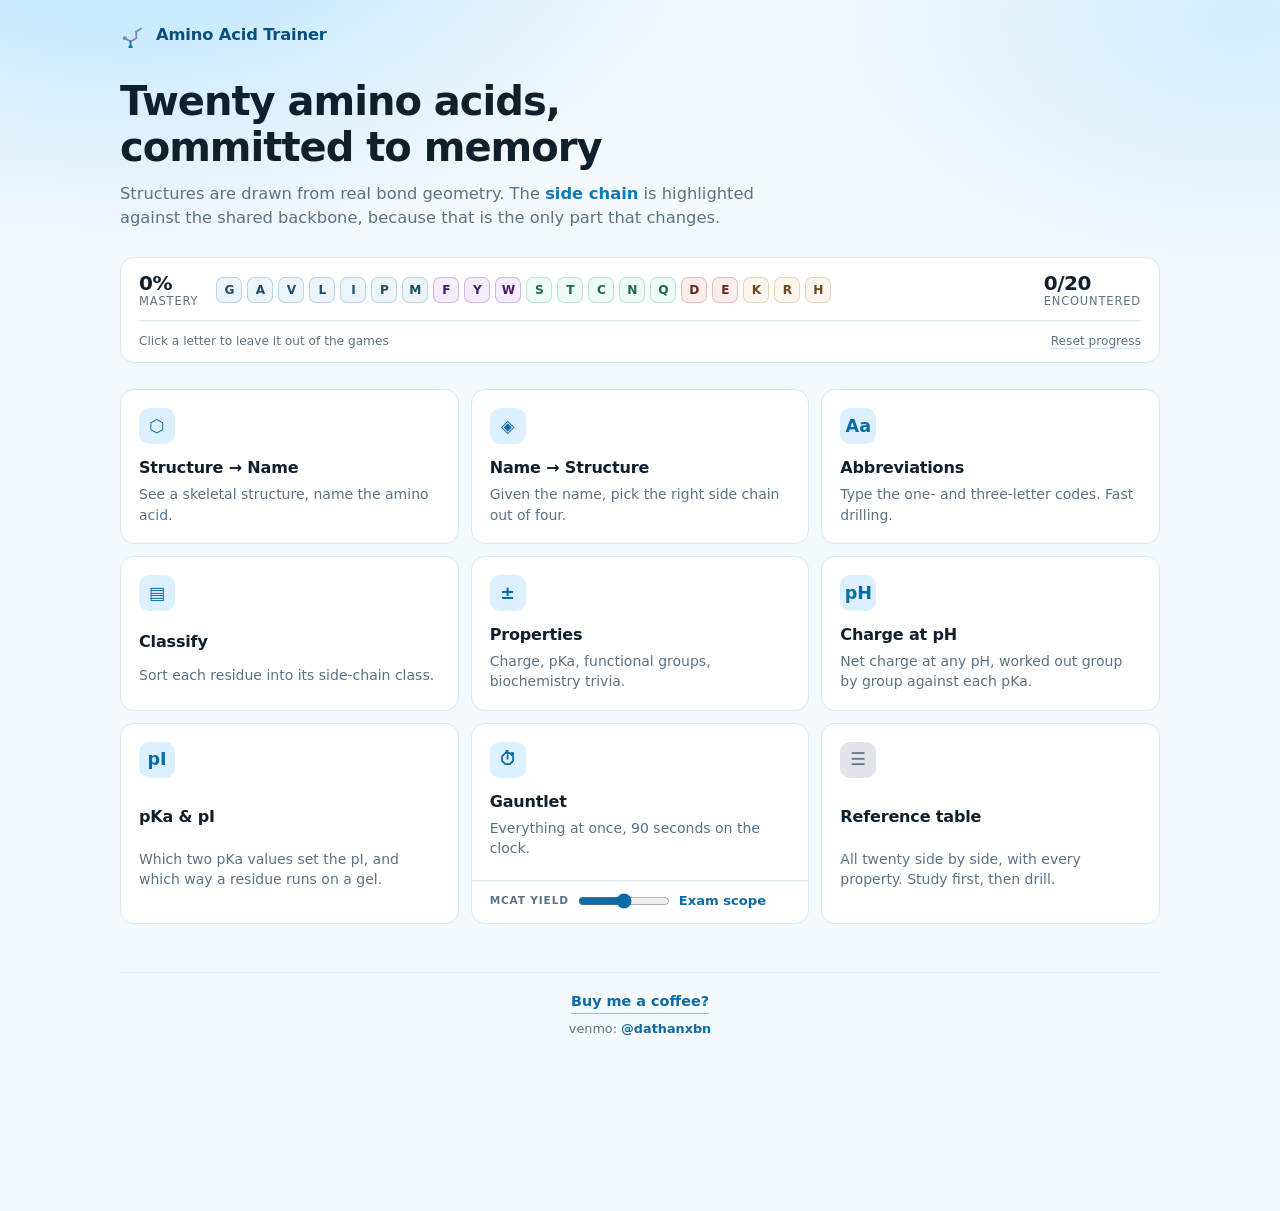
==== index.html @ 4941de22 "Amino Acid Trainer" ====
<!DOCTYPE html>
<html lang="en">
<head>
<meta charset="utf-8">
<meta name="viewport" content="width=device-width, initial-scale=1">
<title>Amino Acid Trainer — MCAT amino acid drills</title>
<meta name="description" content="A free study game for the twenty standard amino acids. Structures, one- and three-letter codes, side-chain classes, charge at any pH, and pI. Runs in your browser, nothing to install.">
<meta name="author" content="Dathan">

<!-- The palette commits to light. Without this, a dark-mode OS renders
     the range slider and focus rings dark against a light page. -->
<meta name="color-scheme" content="light">
<meta name="theme-color" content="#f4f9fd">

<!-- Link preview for Reddit, Discord, iMessage. og:url is intentionally
     omitted so scrapers fall back to whatever URL they fetched. -->
<meta property="og:type" content="website">
<meta property="og:site_name" content="Amino Acid Trainer">
<meta property="og:title" content="Amino Acid Trainer — MCAT amino acid drills">
<meta property="og:description" content="Free browser study game for the twenty amino acids: structures, abbreviations, charge at any pH, and pI. No install, no account, works offline.">
<meta name="twitter:card" content="summary_large_image">
<meta name="twitter:title" content="Amino Acid Trainer — MCAT amino acid drills">
<meta name="twitter:description" content="Free browser study game for the twenty amino acids: structures, abbreviations, charge at any pH, and pI.">

<link rel="stylesheet" href="css/styles.css">
<link rel="icon" href="data:image/svg+xml,<svg xmlns='http://www.w3.org/2000/svg' viewBox='0 0 100 100'><text x='50%25' y='50%25' font-size='84' text-anchor='middle' dominant-baseline='central'>🧬</text></svg>">
</head>
<body>
<div class="wrap">

  <div class="topbar">
    <span class="logo">
      <svg viewBox="0 0 32 32" fill="none" aria-hidden="true">
        <path d="M6 20 L13 24 L20 20 L20 12" stroke="var(--backbone)" stroke-width="2.2"
              stroke-linecap="round" stroke-linejoin="round"/>
        <path d="M13 24 L13 31" stroke="var(--rgroup)" stroke-width="2.2" stroke-linecap="round"/>
        <path d="M20 12 L26 8" stroke="var(--backbone)" stroke-width="2.2" stroke-linecap="round"/>
        <circle cx="6" cy="20" r="2.6" fill="var(--backbone)"/>
        <circle cx="13" cy="31" r="2.6" fill="var(--rgroup)"/>
      </svg>
      Amino Acid Trainer
    </span>
    <span class="spacer"></span>
  </div>

  <noscript>
    <p class="noscript">This trainer draws every structure in your browser, so it
    needs JavaScript switched on. No data leaves your device either way.</p>
  </noscript>

  <main id="app"></main>

  <footer class="sitefoot">
    <a class="coffee" href="https://buymeacoffee.com/dathan"
       target="_blank" rel="noopener noreferrer">Buy me a coffee?</a>
    <span class="venmo">venmo: <b>@dathanxbn</b></span>
  </footer>

</div>

<script src="js/data.js"></script>
<script src="js/chem.js"></script>
<script src="js/app.js"></script>
</body>
</html>
---- css/styles.css ----
/* ------------------------------------------------------------------
   styles.css
   ------------------------------------------------------------------ */

:root {
  /* The light-blue accent, plus tints and a deepened version of the same
     203° hue. #90D5FF is only ~1.6:1 on white, so it carries fills, tints
     and glows while --sky-deep does the work that has to stay readable. */
  --sky:       #90D5FF;
  --sky-soft:  #ddf0ff;
  --sky-tint:  #eef8ff;
  --sky-deep:  #0a6ba6;   /* 4.9:1 on --sky-soft, so tag/glyph text stays legible */
  --sky-ink:   #08517e;   /* darkest of the ramp, 8.4:1 on white — wordmark */

  --bg:        #f4f9fd;
  --bg-2:      #ffffff;
  --panel:     #ffffff;
  --panel-2:   #f1f8fd;
  --line:      #d9e8f4;
  --ink:       #0f1f2c;
  --ink-dim:   #5a7286;
  --ink-faint: #90d5ff88;

  /* Backbone and side chain are separated by hue and saturation rather than
     lightness; both clear 3:1 against the panel independently. */
  --backbone:  #7a8fa3;   /* 3.3:1 on white */
  --rgroup:    #0b7ab8;   /* 4.7:1 on white — the side chain must read clearly */
  --accent:    var(--sky-deep);
  --accent-ink:#ffffff;

  --good:      #17864a;
  --bad:       #c8352b;

  --radius:    14px;
  --maxw:      1080px;
}

* { box-sizing: border-box; }

/* One consistent keyboard focus ring for every control. Mouse clicks do
   not trigger :focus-visible, so this only appears for keyboard users. */
:focus-visible { outline: 2px solid var(--sky-deep); outline-offset: 3px; }

html, body {
  margin: 0;
  padding: 0;
  background: var(--bg);
  color: var(--ink);
  font-family: "Inter", "Segoe UI", system-ui, -apple-system, sans-serif;
  font-size: 16px;
  line-height: 1.5;
  -webkit-font-smoothing: antialiased;
}

body {
  background-image:
    radial-gradient(920px 520px at 10% -10%, color-mix(in srgb, var(--sky) 62%, transparent), transparent 66%),
    radial-gradient(720px 440px at 97% 2%, color-mix(in srgb, var(--sky) 34%, transparent), transparent 62%);
  background-attachment: fixed;
  min-height: 100vh;
}

.wrap { max-width: var(--maxw); margin: 0 auto; padding: 22px 20px 72px; }

.topbar {
  display: flex; align-items: center; gap: 12px;
  padding-bottom: 20px;
}
.logo {
  display: flex; align-items: center; gap: 10px;
  font-weight: 650; letter-spacing: -0.01em; font-size: 1.02rem;
  color: var(--sky-ink);
}
.logo svg { width: 26px; height: 26px; }
.topbar .spacer { flex: 1; }

/* Quiet, but a real call to action: it has to be readable and look
   clickable, so no uppercase transform (it would mangle the handle)
   and no pale --sky (1.6:1 is a watermark, not a link). */
.sitefoot {
  display: flex;
  flex-direction: column;
  align-items: center;
  gap: 5px;
  margin-top: 48px;
  padding-top: 18px;
  border-top: 1px solid var(--sky-soft);
  text-align: center;
}
.sitefoot .coffee {
  font-size: 0.9rem;
  font-weight: 620;
  color: var(--sky-deep);
  text-decoration: none;
  border-bottom: 1px solid color-mix(in srgb, var(--sky-deep) 40%, transparent);
  padding-bottom: 1px;
  transition: color .12s, border-color .12s;
}
.sitefoot .coffee:hover {
  color: var(--sky-ink);
  border-bottom-color: var(--sky-ink);
}
.sitefoot .coffee:focus-visible {
  outline: 2px solid var(--sky-deep);
  outline-offset: 3px;
  border-radius: 3px;
}
.sitefoot .venmo {
  font-size: 0.8rem;
  color: var(--ink-dim);
}
.sitefoot .venmo b {
  color: var(--sky-deep);
  font-weight: 620;
}
/* display:flex above would beat the UA [hidden] rule, so state it here.
   The footer is shown on the menu only. */
.sitefoot[hidden] { display: none; }

.dim { color: var(--ink-dim); font-weight: 450; }

.noscript {
  background: var(--panel); border: 1px solid var(--line);
  border-left: 3px solid var(--sky); border-radius: var(--radius);
  padding: 16px 18px; margin: 0 0 22px; color: var(--ink-dim);
}

/* ------------------------------------------------------------ molecule */

svg.mol {
  width: 100%;
  height: 100%;
  display: block;
  overflow: visible;
}
svg.mol line {
  stroke-width: 0.075;
  stroke-linecap: round;
  vector-effect: non-scaling-stroke;
  stroke-width: 1.9px;
}
svg.mol line.bb { stroke: var(--backbone); }
svg.mol line.sc { stroke: var(--rgroup); }

svg.mol text {
  font-size: 0.46px;
  font-family: "Inter", "Segoe UI", system-ui, sans-serif;
  font-weight: 600;
  dominant-baseline: central;
  paint-order: stroke;
  stroke: var(--bg);
  stroke-width: 0.16px;
  stroke-linejoin: round;
}
svg.mol text.bb { fill: var(--backbone); }
svg.mol text.sc { fill: var(--rgroup); }

/* labels sit on panels, so the halo has to match the panel colour */
.card svg.mol text, .aacard svg.mol text,
.opt-svg svg.mol text, .ms-mol svg.mol text { stroke: var(--panel); }
.stage svg.mol text { stroke: var(--panel-2); }

/* ---------------------------------------------------------------- hero */

.hero { padding: 10px 0 26px; max-width: 640px; }
.hero h1 {
  font-size: clamp(1.7rem, 4.2vw, 2.5rem);
  line-height: 1.15; letter-spacing: -0.025em; margin: 0 0 12px;
  font-weight: 680;
}
.hero .sub { color: var(--ink-dim); margin: 0; font-size: 1.02rem; }
.sc-word { color: var(--rgroup); font-weight: 600; }

/* ------------------------------------------------------- progress band */

.progress-band {
  position: relative;   /* anchor for the chip card */
  background: var(--panel); border: 1px solid var(--line);
  border-radius: var(--radius); padding: 14px 18px 12px; margin-bottom: 26px;
}
.pb-row { display: flex; align-items: center; gap: 18px; flex-wrap: wrap; }
.pb-foot {
  display: flex; align-items: center; justify-content: space-between;
  gap: 14px; flex-wrap: wrap;
  margin-top: 12px; padding-top: 11px; border-top: 1px solid var(--line);
}
.pb-num { display: flex; flex-direction: column; line-height: 1.15; }
.pb-num strong { font-size: 1.25rem; font-weight: 680; letter-spacing: -0.02em; }
.pb-num span { font-size: 0.72rem; color: var(--ink-dim); text-transform: uppercase; letter-spacing: 0.07em; }
.pb-grid { display: flex; flex-wrap: wrap; gap: 5px; flex: 1; min-width: 240px; }
.chip {
  width: 26px; height: 26px; display: grid; place-items: center;
  border-radius: 7px; font-size: 0.76rem; font-weight: 650;
  font-family: inherit; padding: 0; cursor: pointer;
  color: hsl(var(--hue) 55% 26%);
  background: hsl(var(--hue) 55% 55% / calc(0.10 + var(--m) * 0.72));
  border: 1px solid hsl(var(--hue) 50% 55% / 0.35);
  transition: transform .12s, opacity .12s;
}
.chip:hover { transform: translateY(-2px); }

/* Skipped: drained of colour and struck through, so a glance at the row
   tells you what is in play without reading any labels. */
.chip.off {
  filter: grayscale(1);
  opacity: 0.4;
  border-style: dashed;
  text-decoration: line-through;
}

/* ------------------------------------------------- mastery chip card */

.chip-pop {
  position: absolute; z-index: 40;
  width: 250px; padding: 13px 14px 12px;
  background: var(--panel); border: 1px solid var(--line);
  border-radius: 12px;
  box-shadow: 0 16px 34px -14px rgb(10 45 70 / 0.45);
  pointer-events: none;   /* never blocks the chip underneath */
}
.chip-pop[hidden] { display: none; }

.cp-head { display: flex; align-items: center; gap: 10px; }
.cp-id { min-width: 0; }
.cp-name {
  font-weight: 650; letter-spacing: -0.01em; font-size: 0.95rem;
  line-height: 1.2;
}
.cp-cls { font-size: 0.72rem; color: hsl(var(--hue) 60% 32%); font-weight: 550; }
.cp-mol { height: 116px; margin: 10px 0 4px; }
.cp-mol svg.mol text { stroke: var(--panel); }

.cp-bar {
  height: 5px; border-radius: 3px; overflow: hidden;
  background: color-mix(in srgb, var(--ink-dim) 20%, transparent);
}
.cp-bar span {
  display: block; height: 100%;
  background: linear-gradient(90deg, var(--sky), var(--sky-deep));
}
.cp-stats {
  display: flex; justify-content: space-between; gap: 10px;
  margin-top: 6px; font-size: 0.75rem; color: var(--ink-dim);
}
.cp-stats b { color: var(--ink); font-weight: 650; }
.cp-act {
  margin-top: 10px; padding-top: 9px; border-top: 1px solid var(--line);
  font-size: 0.74rem; font-weight: 600; color: var(--sky-deep);
}
.cp-act.is-off { color: var(--ink-dim); }
.cp-act.is-warn { color: var(--bad); }

.pb-hint { font-size: 0.76rem; color: var(--ink-dim); }
.pb-hint b { color: var(--ink); font-weight: 650; }
.pb-hint .link { font-size: 0.76rem; }

/* ----------------------------- yield slider (on the Gauntlet card) */

.ym-label {
  font-size: 0.66rem; text-transform: uppercase; letter-spacing: 0.08em;
  font-weight: 650; color: var(--ink-dim);
}
.gy input[type="range"] {
  width: 92px; height: 18px; margin: 0; cursor: pointer;
  accent-color: var(--sky-deep);
}
.gy input[type="range"]:focus-visible {
  outline: 2px solid var(--sky-deep); outline-offset: 3px; border-radius: 5px;
}
/* fixed width so the row does not shift as the label changes length */
.ym-now {
  font-size: 0.82rem; font-weight: 620; color: var(--sky-deep);
  min-width: 82px;
}

/* Hover card: all three levels at once, so the control explains its own
   range rather than only its current position. Opens downward, below
   the slider, so it never covers the mode cards above it. */
.ym-pop {
  position: absolute; top: calc(100% + 9px); left: 0; z-index: 30;
  width: min(360px, 76vw);
  display: flex; flex-direction: column; gap: 9px;
  background: var(--panel); border: 1px solid var(--line);
  border-radius: 11px; padding: 12px 14px;
  box-shadow: 0 14px 30px -14px rgb(10 45 70 / 0.4);
  opacity: 0; visibility: hidden; transform: translateY(-4px);
  transition: opacity .14s ease, transform .14s ease, visibility .14s;
  pointer-events: none;   /* informational only; never blocks a click */
}
.gy:hover .ym-pop,
.gy:focus-within .ym-pop {
  opacity: 1; visibility: visible; transform: translateY(0);
}
.ymp-row {
  display: block; font-size: 0.78rem; line-height: 1.45;
  color: var(--ink-dim); padding-left: 10px;
  border-left: 2px solid transparent;
}
.ymp-row b {
  display: block; font-size: 0.8rem; font-weight: 650;
  color: var(--ink); margin-bottom: 1px;
}
.ymp-row.on { border-left-color: var(--sky); }
.ymp-row.on b { color: var(--sky-deep); }

@media (prefers-reduced-motion: reduce) {
  .ym-pop { transition: none; }
}

/* Reset is destructive and secondary — it should not be the loudest
   text in this row. */
.pb-foot .link { font-size: 0.76rem; }

/* --------------------------------------------------------------- modes */

.modes {
  display: grid; gap: 12px;
  grid-template-columns: repeat(auto-fill, minmax(258px, 1fr));
}
.mode-card {
  text-align: left; cursor: pointer;
  background: var(--panel); border: 1px solid var(--line);
  border-radius: var(--radius); padding: 18px;
  display: grid; gap: 4px; color: inherit; font: inherit;
  transition: border-color .15s, transform .15s, background .15s;
}
.mode-card:hover {
  border-color: var(--sky);
  transform: translateY(-2px);
  background: var(--sky-tint);
  box-shadow: 0 6px 18px -8px color-mix(in srgb, var(--sky-deep) 45%, transparent);
}
.mode-card .glyph {
  font-size: 1.1rem; width: 36px; height: 36px; display: grid;
  place-items: center; border-radius: 10px; margin-bottom: 8px;
  background: var(--sky-soft);
  color: var(--sky-deep); font-weight: 650;
}
.mc-name { font-weight: 620; letter-spacing: -0.01em; }

/* The Gauntlet card carries the yield slider, so it is a container
   rather than one big button: .mc-go is the part that starts a round,
   .gy is the setting strip underneath. */
.mode-card.has-yield { padding: 0; display: flex; flex-direction: column; }
.mode-card.has-yield:hover {
  transform: none; box-shadow: none;
  background: var(--panel); border-color: var(--line);
}
/* only lift when the pointer is over the start button, not the slider */
.mode-card.has-yield:has(.mc-go:hover) {
  transform: translateY(-2px);
  border-color: var(--sky);
  background: var(--sky-tint);
  box-shadow: 0 6px 18px -8px color-mix(in srgb, var(--sky-deep) 45%, transparent);
}
.mc-go {
  flex: 1; text-align: left; cursor: pointer;
  background: none; border: none; color: inherit; font: inherit;
  padding: 18px; display: grid; gap: 4px; border-radius: var(--radius);
}
.mc-go .glyph { margin-bottom: 8px; }

.gy {
  display: flex; align-items: center; gap: 9px; cursor: pointer;
  position: relative;
  padding: 10px 18px 12px;
  border-top: 1px solid var(--line);
}
.mc-desc { color: var(--ink-dim); font-size: 0.875rem; line-height: 1.45; }
.mode-card.study .glyph {
  background: color-mix(in srgb, var(--ink-dim) 18%, transparent);
  color: var(--ink-dim);
}

.footnote { color: var(--ink-dim); font-size: 0.85rem; margin: 18px 0 0; }

/* --------------------------------------------------------------- quiz */

.quizbar {
  display: flex; align-items: center; gap: 14px; margin-bottom: 16px;
  flex-wrap: wrap;
}
.qb-mid { display: flex; align-items: center; gap: 10px; flex: 1; }
.qb-right { display: flex; align-items: center; gap: 10px; }

.tag {
  font-size: 0.7rem; text-transform: uppercase; letter-spacing: 0.09em;
  font-weight: 650; color: var(--sky-deep);
  background: var(--sky-soft);
  padding: 4px 9px; border-radius: 999px;
}
.score {
  font-variant-numeric: tabular-nums; font-weight: 680; font-size: 1.05rem;
}
.streak { font-size: 0.85rem; }
.clock {
  font-variant-numeric: tabular-nums; font-weight: 650;
  background: var(--panel); border: 1px solid var(--line);
  padding: 3px 10px; border-radius: 999px; font-size: 0.9rem;
}

.card {
  background: var(--panel); border: 1px solid var(--line);
  border-radius: var(--radius); padding: 24px;
}
.prompt {
  font-size: 1.14rem; margin: 0 0 18px; letter-spacing: -0.012em;
  line-height: 1.4;
}
.prompt b { font-weight: 660; }

.stage {
  background: linear-gradient(160deg, var(--sky-tint), var(--panel-2));
  border: 1px solid var(--line);
  border-radius: 12px; height: 300px; padding: 18px;
  margin-bottom: 20px;
}

/* --------------------------------------------------------- answers */

.opts { display: grid; gap: 9px; grid-template-columns: 1fr 1fr; }
.opts.one { grid-template-columns: 1fr; }
@media (max-width: 640px) { .opts { grid-template-columns: 1fr; } }

.opt {
  display: flex; align-items: center; gap: 11px; text-align: left;
  background: var(--panel-2); border: 1px solid var(--line);
  color: inherit; font: inherit; padding: 13px 15px;
  border-radius: 11px; cursor: pointer;
  transition: border-color .12s, background .12s;
}
.opt:hover:not(:disabled) {
  border-color: var(--sky);
  background: var(--sky-tint);
}
.opt:disabled, .opt-svg:disabled { cursor: default; }
.opt .num, .opt-svg .num {
  flex: none; width: 22px; height: 22px; border-radius: 6px;
  display: grid; place-items: center; font-size: 0.72rem;
  font-weight: 650; color: var(--ink-dim);
  background: color-mix(in srgb, var(--ink-dim) 16%, transparent);
}
.opt-body { flex: 1; }

.grid-svg { display: grid; gap: 10px; grid-template-columns: 1fr 1fr; }
.opt-svg {
  position: relative; background: var(--panel-2);
  border: 1px solid var(--line); border-radius: 11px;
  padding: 14px; height: 210px; cursor: pointer;
  transition: border-color .12s;
}
.opt-svg:hover:not(:disabled) {
  border-color: var(--sky);
  box-shadow: 0 0 0 3px color-mix(in srgb, var(--sky) 35%, transparent);
}
.opt-svg .num { position: absolute; top: 9px; left: 9px; }
.opt-svg svg.mol text { stroke: var(--panel-2); }

.opt.good, .opt-svg.good {
  border-color: var(--good);
  background: color-mix(in srgb, var(--good) 13%, var(--panel-2));
}
.opt.bad, .opt-svg.bad {
  border-color: var(--bad);
  background: color-mix(in srgb, var(--bad) 13%, var(--panel-2));
}
.opt.good .num { background: var(--good); color: #fff; }
.opt.bad .num  { background: var(--bad);  color: #fff; }

.swatch {
  display: inline-block; width: 10px; height: 10px; border-radius: 3px;
  margin-right: 9px; background: hsl(var(--hue) 62% 55%);
  vertical-align: baseline;
}

/* typed answers */
.typebox { display: flex; gap: 10px; align-items: center; }
.typebox input {
  background: var(--panel-2); border: 1px solid var(--line);
  color: inherit; border-radius: 11px; padding: 14px 16px;
  font: inherit; font-weight: 620; outline: none;
  transition: border-color .12s;
}
.typebox input:focus {
  border-color: var(--sky-deep);
  box-shadow: 0 0 0 3px color-mix(in srgb, var(--sky) 45%, transparent);
}
.typebox input.narrow {
  width: 108px; text-align: center; font-size: 1.5rem;
  text-transform: uppercase; letter-spacing: 0.05em;
}
.typebox input.wide { flex: 1; font-size: 1.05rem; }
.typebox input.good { border-color: var(--good); color: var(--good); }
.typebox input.bad  { border-color: var(--bad);  color: var(--bad); }

/* -------------------------------------------------------- feedback */

.verdict {
  display: flex; align-items: baseline; gap: 10px; flex-wrap: wrap;
  margin: 20px 0 12px; font-weight: 650; letter-spacing: -0.01em;
}
.verdict.ok  { color: var(--good); }
.verdict.no  { color: var(--bad); }
.verdict em  { font-style: normal; font-weight: 450; color: var(--ink-dim); }

.explain {
  background: var(--panel-2); border: 1px solid var(--line);
  border-left: 3px solid hsl(var(--hue) 62% 55%);
  border-radius: 11px; padding: 16px 18px;
}
.ex-head { display: flex; align-items: center; gap: 12px; margin-bottom: 12px; }
.ex-name { font-weight: 660; letter-spacing: -0.01em; }
.ex-cls { font-size: 0.82rem; color: hsl(var(--hue) 60% 32%); font-weight: 550; }
.pill {
  flex: none; width: 38px; height: 38px; border-radius: 10px;
  display: grid; place-items: center; font-weight: 700; font-size: 1.05rem;
  background: hsl(var(--hue) 55% 50% / 0.16);
  color: hsl(var(--hue) 60% 30%);
  border: 1px solid hsl(var(--hue) 50% 55% / 0.32);
}
.ex-extra { margin: 0 0 12px; font-size: 0.9rem; color: var(--ink-dim); }

/* ------------------------------------------- ionisation working-out */

/* wide content scrolls inside itself, never the page body */
.tw { overflow-x: auto; }

.ion-table {
  width: 100%; border-collapse: collapse; margin: 10px 0 2px;
  font-size: 0.85rem; color: var(--ink); min-width: 340px;
}
.ion-table th {
  text-align: left; font-size: 0.64rem; text-transform: uppercase;
  letter-spacing: 0.07em; color: var(--ink-dim); font-weight: 650;
  padding-bottom: 5px; white-space: nowrap;
}
.ion-table td { padding: 6px 10px 6px 0; border-top: 1px solid var(--line); }
.ion-table .n, .ion-table .q { font-variant-numeric: tabular-nums; }
.ion-table th.q, .ion-table td.q { text-align: right; padding-right: 0; font-weight: 680; }
.ion-table tfoot td {
  border-top: 2px solid var(--sky); font-weight: 680;
  color: var(--ink); padding-top: 8px;
}

.chg-pos  { color: hsl(38 70% 28%); }
.chg-neg  { color: hsl(8 62% 38%); }
.chg-zero { color: var(--ink-dim); }

.ladder {
  display: flex; align-items: center; justify-content: center;
  gap: 7px; padding: 14px 2px 6px; width: max-content; margin: 0 auto;
}
.lad-q {
  flex: none; min-width: 36px; padding: 6px 9px; border-radius: 9px;
  font-weight: 680; font-size: 0.92rem; text-align: center;
  font-variant-numeric: tabular-nums;
  border: 1px solid var(--line); background: var(--panel);
}
.lad-q.chg-pos  { background: hsl(38 75% 55% / 0.15); border-color: hsl(38 60% 50% / 0.45); }
.lad-q.chg-neg  { background: hsl(8 75% 58% / 0.13);  border-color: hsl(8 60% 55% / 0.45); }
.lad-q.chg-zero { background: var(--sky-soft); border-color: var(--sky);
                  color: var(--sky-ink); font-weight: 700; }
.lad-p {
  flex: none; font-size: 0.72rem; color: var(--ink-dim);
  font-variant-numeric: tabular-nums; white-space: nowrap;
}
.lad-p::before { content: "\2192\00a0"; }
.lad-p::after  { content: "\00a0\2192"; }
.lad-note { margin: 6px 0 0; font-size: 0.84rem; color: var(--ink-dim); }
.ex-grid {
  display: grid; gap: 8px 18px;
  grid-template-columns: repeat(auto-fit, minmax(150px, 1fr));
  font-size: 0.88rem;
}
.ex-grid > div { display: flex; flex-direction: column; }
.ex-grid span {
  font-size: 0.68rem; text-transform: uppercase; letter-spacing: 0.07em;
  color: var(--ink-dim);
}
.ex-mnem {
  margin: 14px 0 0; padding-top: 12px; border-top: 1px solid var(--line);
  font-size: 0.9rem; color: var(--ink-dim); font-style: italic;
}

.btn {
  background: var(--panel-2); border: 1px solid var(--line); color: inherit;
  font: inherit; font-weight: 600; padding: 12px 20px; border-radius: 11px;
  cursor: pointer; transition: background .12s, border-color .12s;
}
.btn:hover { border-color: var(--sky); background: var(--sky-tint); }
.btn.primary {
  background: var(--accent); color: var(--accent-ink); border-color: transparent;
}
.btn.primary:hover { filter: brightness(1.08); }
.wide-btn {
  width: 100%; margin-top: 16px;
  display: flex; align-items: center; justify-content: center; gap: 10px;
}
.kbd {
  font-size: 0.72rem; opacity: 0.7; border: 1px solid currentColor;
  border-radius: 5px; padding: 0 5px; font-weight: 600;
}
.link {
  background: none; border: none; color: var(--ink-dim); font: inherit;
  cursor: pointer; padding: 0; text-decoration: underline;
  text-underline-offset: 3px; text-decoration-color: var(--ink-faint);
}
.link:hover { color: var(--ink); }

/* -------------------------------------------------------- results */

.results { text-align: center; padding: 20px 0 10px; }
.big-score {
  font-size: 4.2rem; font-weight: 700; letter-spacing: -0.04em;
  line-height: 1; margin: 8px 0;
}
.big-score span { font-size: 1.4rem; color: var(--ink-dim); font-weight: 550; margin-left: 6px; }
.ring { color: var(--ink-dim); margin-bottom: 6px; }
.best { color: var(--accent); font-weight: 650; }
.clean { color: var(--good); font-weight: 600; margin-top: 26px; }
.results h3 {
  margin: 34px 0 14px; font-size: 0.76rem; text-transform: uppercase;
  letter-spacing: 0.1em; color: var(--ink-dim); font-weight: 650;
}
.missed {
  display: grid; gap: 10px; text-align: left;
  grid-template-columns: repeat(auto-fill, minmax(280px, 1fr));
}
.missed-card {
  display: flex; gap: 14px; align-items: center;
  background: var(--panel); border: 1px solid var(--line);
  border-left: 3px solid hsl(var(--hue) 62% 55%);
  border-radius: 11px; padding: 12px 14px;
}
.ms-mol { flex: none; width: 96px; height: 96px; }
.ms-body { display: flex; flex-direction: column; gap: 2px; min-width: 0; }
.ms-note { font-size: 0.82rem; color: var(--ink-dim); font-style: italic; }
.res-actions {
  display: flex; gap: 10px; justify-content: center; margin-top: 32px;
}

/* ---------------------------------------------------------- study */

.filters { display: flex; flex-wrap: wrap; gap: 8px; margin-bottom: 18px; }
.fbtn {
  background: var(--panel); border: 1px solid var(--line); color: var(--ink-dim);
  font: inherit; font-size: 0.86rem; font-weight: 570;
  padding: 7px 13px; border-radius: 999px; cursor: pointer;
  display: inline-flex; align-items: center;
}
.fbtn:hover { color: var(--ink); border-color: var(--sky); }
.fbtn.on {
  color: var(--sky-deep); border-color: var(--sky);
  background: var(--sky-soft);
}
.toggle {
  background: var(--panel); border: 1px solid var(--line); color: var(--ink-dim);
  font: inherit; font-size: 0.82rem; font-weight: 570;
  padding: 6px 12px; border-radius: 999px; cursor: pointer;
}
.toggle:hover { color: var(--sky-deep); border-color: var(--sky); background: var(--sky-tint); }

.study-grid {
  display: grid; gap: 14px;
  grid-template-columns: repeat(auto-fill, minmax(320px, 1fr));
}
.aacard {
  background: var(--panel); border: 1px solid var(--line);
  border-top: 3px solid hsl(var(--hue) 62% 55%);
  border-radius: var(--radius); padding: 16px 18px 18px;
  display: flex; flex-direction: column;
}
.aacard header { display: flex; align-items: center; gap: 12px; }
.ac-title { flex: 1; min-width: 0; }
.ac-title h3 {
  margin: 0; font-size: 1.06rem; font-weight: 650; letter-spacing: -0.015em;
}
.mastery {
  flex: none; width: 46px; height: 5px; border-radius: 3px;
  background: color-mix(in srgb, var(--ink-dim) 22%, transparent);
  overflow: hidden;
}
.mastery span {
  display: block; height: 100%;
  background: linear-gradient(90deg, var(--sky), var(--sky-deep));
}
.ac-mol { height: 230px; margin: 14px 0 10px; }
.ac-cls {
  font-size: 0.74rem; text-transform: uppercase; letter-spacing: 0.08em;
  font-weight: 650; color: hsl(var(--hue) 60% 32%); margin-bottom: 12px;
}

.ac-props { display: grid; gap: 7px 16px; grid-template-columns: 1fr 1fr; margin: 0; }
.ac-props > div { display: flex; flex-direction: column; }
.ac-props dt {
  font-size: 0.66rem; text-transform: uppercase; letter-spacing: 0.07em;
  color: var(--ink-dim);
}
.ac-props dd { margin: 0; font-size: 0.88rem; font-weight: 540; }
.ac-props .codons {
  font-family: "SF Mono", "Cascadia Mono", Consolas, monospace;
  font-size: 0.74rem; letter-spacing: -0.01em; word-spacing: 2px;
}
.ac-props > div:has(.codons) { grid-column: 1 / -1; }

.ac-mnem {
  margin: 14px 0 0; padding-top: 12px; border-top: 1px solid var(--line);
  font-size: 0.88rem; font-style: italic; color: var(--ink);
}
.ac-note { margin: 8px 0 0; font-size: 0.85rem; color: var(--ink-dim); }

@media (max-width: 560px) {
  .wrap { padding: 16px 14px 60px; }
  .card { padding: 18px 15px; }
  .stage { height: 240px; }
  .grid-svg { grid-template-columns: 1fr; }
  .opt-svg { height: 190px; }
  .big-score { font-size: 3.2rem; }

  /* The ionisation working-out is the teaching part, so it should fit on
     a phone rather than needing a sideways swipe. .tw still wraps both
     as a safety net if a very narrow screen defeats this. */
  .ion-table { min-width: 0; font-size: 0.78rem; }
  .ion-table td { padding-right: 6px; }
  .ion-table th { font-size: 0.6rem; }

  .ladder { gap: 4px; }
  .lad-q { min-width: 28px; padding: 5px 6px; font-size: 0.82rem; }
  .lad-p { font-size: 0.64rem; }
  .lad-p::after { content: ""; }   /* one arrow per step is enough */
}
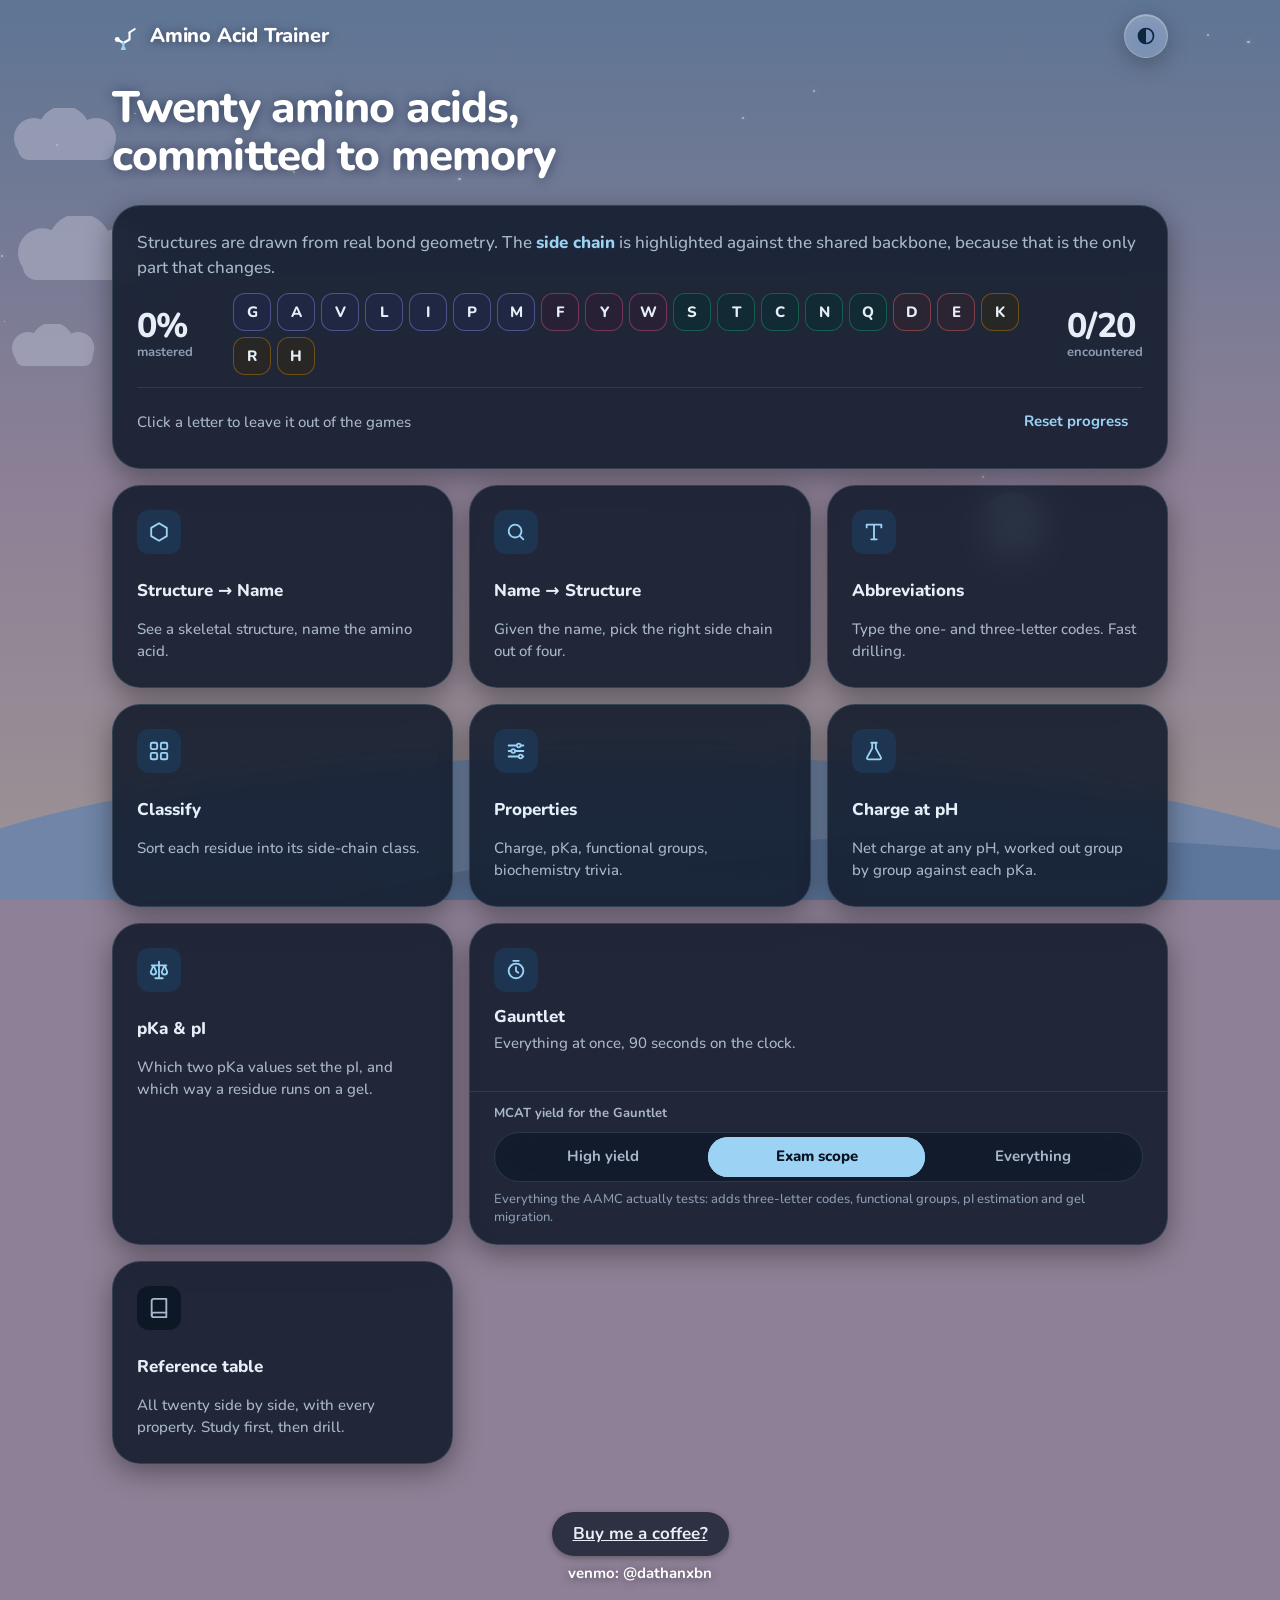
==== commit 5f0a2ea3: "Redesign the front end on Sky Diary and clean up the code Audit and cleanup - One shared esc() in da" ====
--- a/index.html
+++ b/index.html
@@ -2,15 +2,12 @@
 <html lang="en">
 <head>
 <meta charset="utf-8">
-<meta name="viewport" content="width=device-width, initial-scale=1">
+<meta name="viewport" content="width=device-width, initial-scale=1, viewport-fit=cover">
 <title>Amino Acid Trainer — MCAT amino acid drills</title>
 <meta name="description" content="A free study game for the twenty standard amino acids. Structures, one- and three-letter codes, side-chain classes, charge at any pH, and pI. Runs in your browser, nothing to install.">
 <meta name="author" content="Dathan">
-
-<!-- The palette commits to light. Without this, a dark-mode OS renders
-     the range slider and focus rings dark against a light page. -->
-<meta name="color-scheme" content="light">
-<meta name="theme-color" content="#f4f9fd">
+<!-- rewritten by js/sky.js to the current sky colour -->
+<meta name="theme-color" content="#4fa8ee">
 
 <!-- Link preview for Reddit, Discord, iMessage. og:url is intentionally
      omitted so scrapers fall back to whatever URL they fetched. -->
@@ -22,44 +19,85 @@
 <meta name="twitter:title" content="Amino Acid Trainer — MCAT amino acid drills">
 <meta name="twitter:description" content="Free browser study game for the twenty amino acids: structures, abbreviations, charge at any pH, and pI.">
 
+<link rel="preload" href="fonts/nunito-latin-wght-normal.woff2" as="font" type="font/woff2" crossorigin>
 <link rel="stylesheet" href="css/styles.css">
 <link rel="icon" href="data:image/svg+xml,<svg xmlns='http://www.w3.org/2000/svg' viewBox='0 0 100 100'><text x='50%25' y='50%25' font-size='84' text-anchor='middle' dominant-baseline='central'>🧬</text></svg>">
+
+<!-- Set the polarity before first paint so a night-time visit does not
+     flash the day palette. The flip minutes match POLARITY_FLIP_MIN in
+     js/sky.js, which takes over once it loads. -->
+<script>
+(function () {
+  var pin = null;
+  try { pin = (JSON.parse(localStorage.getItem('aa-game-v1') || '{}') || {}).theme || null; } catch (e) {}
+  var d = new Date(), m = d.getHours() * 60 + d.getMinutes();
+  var polarity = pin === 'light' ? 'light' : pin === 'dark' ? 'dark'
+    : (m >= 315 && m < 1020 ? 'light' : 'dark');
+  document.documentElement.setAttribute('data-theme', polarity);
+})();
+</script>
 </head>
 <body>
+
+<!-- The scene: a sky that follows the clock. Decorative only — never
+     carries information, never focusable. -->
+<div class="scene" aria-hidden="true">
+  <div class="scene__stars" id="stars"></div>
+  <div class="scene__sun"></div>
+  <div class="scene__moon"></div>
+  <svg class="scene__cloud scene__cloud--1" viewBox="0 0 132 52"><circle cx="34" cy="30" r="20"/><circle cx="64" cy="24" r="26"/><circle cx="96" cy="30" r="20"/><rect x="18" y="30" width="96" height="22" rx="11"/></svg>
+  <svg class="scene__cloud scene__cloud--2" viewBox="0 0 132 52"><circle cx="34" cy="30" r="20"/><circle cx="64" cy="24" r="26"/><circle cx="96" cy="30" r="20"/><rect x="18" y="30" width="96" height="22" rx="11"/></svg>
+  <svg class="scene__cloud scene__cloud--3" viewBox="0 0 132 52"><circle cx="34" cy="30" r="20"/><circle cx="64" cy="24" r="26"/><circle cx="96" cy="30" r="20"/><rect x="18" y="30" width="96" height="22" rx="11"/></svg>
+  <div class="scene__hill scene__hill--back"></div>
+  <div class="scene__hill scene__hill--front"></div>
+</div>
+
 <div class="wrap">
 
-  <div class="topbar">
-    <span class="logo">
+  <header class="topbar">
+    <span class="brand">
       <svg viewBox="0 0 32 32" fill="none" aria-hidden="true">
-        <path d="M6 20 L13 24 L20 20 L20 12" stroke="var(--backbone)" stroke-width="2.2"
-              stroke-linecap="round" stroke-linejoin="round"/>
-        <path d="M13 24 L13 31" stroke="var(--rgroup)" stroke-width="2.2" stroke-linecap="round"/>
-        <path d="M20 12 L26 8" stroke="var(--backbone)" stroke-width="2.2" stroke-linecap="round"/>
-        <circle cx="6" cy="20" r="2.6" fill="var(--backbone)"/>
-        <circle cx="13" cy="31" r="2.6" fill="var(--rgroup)"/>
+        <path d="M6 20 L13 24 L20 20 L20 12" stroke="currentColor" stroke-width="2.4" stroke-linecap="round" stroke-linejoin="round"/>
+        <path d="M13 24 L13 31" stroke="var(--sd-accent)" stroke-width="2.6" stroke-linecap="round"/>
+        <path d="M20 12 L26 8" stroke="currentColor" stroke-width="2.4" stroke-linecap="round"/>
+        <circle cx="6" cy="20" r="2.8" fill="currentColor"/>
+        <circle cx="13" cy="31" r="2.8" fill="var(--sd-accent)"/>
       </svg>
       Amino Acid Trainer
     </span>
-    <span class="spacer"></span>
-  </div>
+    <button class="iconbtn pin" id="themePin" type="button" aria-label="Sky follows the clock" data-tip="Sky follows the clock"></button>
+  </header>
 
   <noscript>
     <p class="noscript">This trainer draws every structure in your browser, so it
-    needs JavaScript switched on. No data leaves your device either way.</p>
+    needs JavaScript switched on. Your answers and progress never leave your
+    device either way — the only thing that does is an anonymous, cookie-free
+    page-view count.</p>
   </noscript>
 
   <main id="app"></main>
 
   <footer class="sitefoot">
-    <a class="coffee" href="https://buymeacoffee.com/dathan"
+    <a class="btn btn--secondary" href="https://buymeacoffee.com/dathan"
        target="_blank" rel="noopener noreferrer">Buy me a coffee?</a>
-    <span class="venmo">venmo: <b>@dathanxbn</b></span>
+    <span class="sitefoot__venmo">venmo: <b>@dathanxbn</b></span>
   </footer>
 
 </div>
 
 <script src="js/data.js"></script>
 <script src="js/chem.js"></script>
+<script src="js/sky.js"></script>
 <script src="js/app.js"></script>
+
+<!-- analytics:start
+     GoatCounter: counts page views only. No cookies, no localStorage, no
+     personal data, no cross-site tracking — so no consent banner is needed.
+     Stripped from the offline bundle by build.js, since that copy is for
+     studying with no connection and phoning home there would be pointless.
+     Dashboard: https://amino-acid-trainer.goatcounter.com -->
+<script data-goatcounter="https://amino-acid-trainer.goatcounter.com/count"
+        async src="https://gc.zgo.at/count.js"></script>
+<!-- analytics:end -->
 </body>
 </html>
--- a/css/styles.css
+++ b/css/styles.css
@@ -1,731 +1,1298 @@
 /* ------------------------------------------------------------------
-   styles.css
+   styles.css — Amino Acid Trainer on the Sky Diary design system.
+
+   1. Tokens: Sky Diary's --sky-*, --sd-* and --lg-* custom properties,
+      exact values, in both polarities, with the no-backdrop-filter and
+      forced-colors fallbacks. --sky-* are rewritten on <html> once a
+      minute by js/sky.js; the values here are the midday keyframe (and
+      under data-theme="dark", the night keyframe) so a page without the
+      engine still has a sky.
+   2. Base: reset, the two-tone focus ring, Nunito.
+   3. The scene: a fixed, aria-hidden layer that never carries information.
+   4. Sky Diary components this app uses (btn, iconbtn, seg, card, chip,
+      input, dialog, popover, tooltip), as specified in the system.
+   5. The app's own screens, built from those.
    ------------------------------------------------------------------ */
 
+/* Nunito Variable, latin subset, self-hosted (the same file Em Time ships). */
+@font-face {
+  font-family: 'Nunito Variable';
+  font-style: normal;
+  font-display: swap;
+  font-weight: 200 1000;
+  src: url('../fonts/nunito-latin-wght-normal.woff2') format('woff2-variations');
+  unicode-range: U+0000-00FF, U+0131, U+0152-0153, U+02BB-02BC, U+02C6, U+02DA, U+02DC,
+    U+0304, U+0308, U+0329, U+2000-206F, U+20AC, U+2122, U+2191, U+2193, U+2212, U+2215,
+    U+FEFF, U+FFFD;
+}
+
+/* ================================================================ 1. tokens */
+
 :root {
-  /* The light-blue accent, plus tints and a deepened version of the same
-     203° hue. #90D5FF is only ~1.6:1 on white, so it carries fills, tints
-     and glows while --sky-deep does the work that has to stay readable. */
-  --sky:       #90D5FF;
-  --sky-soft:  #ddf0ff;
-  --sky-tint:  #eef8ff;
-  --sky-deep:  #0a6ba6;   /* 4.9:1 on --sky-soft, so tag/glyph text stays legible */
-  --sky-ink:   #08517e;   /* darkest of the ramp, 8.4:1 on white — wordmark */
-
-  --bg:        #f4f9fd;
-  --bg-2:      #ffffff;
-  --panel:     #ffffff;
-  --panel-2:   #f1f8fd;
-  --line:      #d9e8f4;
-  --ink:       #0f1f2c;
-  --ink-dim:   #5a7286;
-  --ink-faint: #90d5ff88;
-
-  /* Backbone and side chain are separated by hue and saturation rather than
-     lightness; both clear 3:1 against the panel independently. */
-  --backbone:  #7a8fa3;   /* 3.3:1 on white */
-  --rgroup:    #0b7ab8;   /* 4.7:1 on white — the side chain must read clearly */
-  --accent:    var(--sky-deep);
-  --accent-ink:#ffffff;
-
-  --good:      #17864a;
-  --bad:       #c8352b;
-
-  --radius:    14px;
-  --maxw:      1080px;
-}
-
-* { box-sizing: border-box; }
-
-/* One consistent keyboard focus ring for every control. Mouse clicks do
-   not trigger :focus-visible, so this only appears for keyboard users. */
-:focus-visible { outline: 2px solid var(--sky-deep); outline-offset: 3px; }
-
-html, body {
+  color-scheme: light;
+
+  /* sky (scene), midday defaults */
+  --sky-top: #4fa8ee;
+  --sky-mid: #8cc8f5;
+  --sky-horizon: #d6eefc;
+  --sky-hill-back: #bfe6d9;
+  --sky-hill-front: #9fd6c6;
+  --sky-ink: #10263f;
+  --sky-ink-shadow: rgba(255, 255, 255, 0.5);
+  --sky-sun-inner: #fffdf0;
+  --sky-sun-outer: #ffe07a;
+  --sky-sun-glow: rgba(255, 244, 190, 0.65);
+  --sky-moon-glow: rgba(150, 170, 255, 0);
+  --sky-sun-x: 50vw;
+  --sky-sun-y: 300px;
+  --sky-sun-size: 88px;
+  --sky-sun-opacity: 1;
+  --sky-sun-display: block;
+  --sky-moon-x: 50vw;
+  --sky-moon-y: 300px;
+  --sky-moon-size: 64px;
+  --sky-moon-opacity: 0;
+  --sky-moon-display: none;
+  --sky-moon-illum: 1;
+  --sky-moon-waxing: 1;
+  --sky-cloud-fill: #ffffff;
+  --sky-cloud-opacity: 1;
+  --sky-star-opacity: 0;
+
+  /* surfaces (light polarity) */
+  --sd-bg: var(--sky-mid);
+  --sd-glass: rgba(255, 255, 255, 0.72);
+  --sd-glass-hi: rgba(255, 255, 255, 0.8);
+  --sd-glass-border: rgba(255, 255, 255, 0.85);
+  --sd-surface: rgba(255, 255, 255, 0.9);
+  --sd-surface-solid: rgba(255, 255, 255, 0.97);
+  --sd-surface-sunk: rgba(238, 243, 248, 0.95);
+  --sd-blur: 18px;
+  --sd-border: rgba(19, 32, 47, 0.09);
+  --sd-scrim: rgba(15, 30, 55, 0.36);
+
+  /* clear liquid glass: the theme pin sits directly on the sky */
+  --lg-fill: linear-gradient(180deg, rgba(255, 255, 255, 0.22) 0%, rgba(255, 255, 255, 0.06) 100%);
+  --lg-rim: rgba(255, 255, 255, 0.45);
+  --lg-blur: blur(14px) saturate(115%);
+  --lg-depth:
+    inset 0 1px 0 rgba(255, 255, 255, 0.85), inset 0 -1px 0 rgba(255, 255, 255, 0.22),
+    inset 0 0 14px rgba(255, 255, 255, 0.18), 0 6px 22px rgba(16, 38, 63, 0.1);
+  --lg-hover: rgba(255, 255, 255, 0.22);
+  --lg-ink: var(--sky-lg-ink, var(--sky-ink));
+  --lg-scrim: var(--sky-lg-scrim, transparent);
+  --lg-base: var(--lg-fill), var(--lg-scrim);
+
+  /* ink */
+  --sd-ink: #13202f;
+  --sd-ink-2: #475569;
+  --sd-ink-3: #5b6b82;
+
+  /* accent */
+  --sd-accent: #8cc4f0;
+  --sd-accent-soft: #dceefc;
+  --sd-accent-text: #1a62a0;
+  --sd-on-accent: #0f2236;
+  --sd-focus-ring: #0f416f;
+  --sd-focus-halo: #ffffff;
+
+  /* feedback */
+  --sd-danger: #b42318;
+  --sd-danger-soft: rgba(253, 236, 234, 0.95);
+  --sd-good: #0b6b3a;
+  --sd-good-soft: rgba(228, 246, 236, 0.95);
+
+  /* categories (identity): always beside a name, never alone */
+  --sd-cat-3: #1baf7a;
+  --sd-cat-4: #eda100;
+  --sd-cat-5: #e87ba4;
+  --sd-cat-7: #6250d6;
+  --sd-cat-8: #e34948;
+
+  /* type */
+  --sd-font-sans: 'Nunito Variable', 'Nunito', ui-rounded, system-ui, -apple-system, 'Segoe UI', sans-serif;
+  --sd-fs-xs: 13px;
+  --sd-fs-sm: 15px;
+  --sd-fs-md: 17px;
+  --sd-fs-lg: 21px;
+  --sd-fs-section: 22px;
+  --sd-fs-xl: 30px;
+  --sd-fs-stat: 34px;
+  --sd-fw-regular: 500;
+  --sd-fw-medium: 600;
+  --sd-fw-semibold: 700;
+  --sd-fw-heavy: 800;
+
+  /* space (4px base) */
+  --sd-space-1: 4px;
+  --sd-space-2: 8px;
+  --sd-space-3: 12px;
+  --sd-space-4: 16px;
+  --sd-space-5: 24px;
+  --sd-space-6: 32px;
+  --sd-space-7: 48px;
+  --sd-space-8: 64px;
+
+  /* radii */
+  --sd-radius-sm: 12px;
+  --sd-radius-md: 18px;
+  --sd-radius-lg: 28px;
+  --sd-radius-pill: 999px;
+
+  /* shadows: sky-blue tinted by day */
+  --sd-shadow-sm: 0 2px 6px rgba(31, 111, 178, 0.1);
+  --sd-shadow-md: 0 8px 24px rgba(31, 111, 178, 0.14), 0 1px 3px rgba(19, 32, 47, 0.06);
+  --sd-shadow-lg: 0 16px 44px rgba(31, 111, 178, 0.18), 0 2px 6px rgba(19, 32, 47, 0.06);
+
+  /* motion */
+  --sd-dur-fast: 120ms;
+  --sd-dur-base: 200ms;
+  --sd-dur-slow: 320ms;
+  --sd-dur-flip: 600ms;
+  --sd-ease-standard: cubic-bezier(0.2, 0, 0, 1);
+  --sd-ease-spring: cubic-bezier(0.34, 1.56, 0.64, 1);
+
+  /* layout */
+  --sd-nav-h: 72px;
+  --sd-content-max: 1120px;
+  --sd-gutter: 16px;
+
+  /* the molecule: backbone in secondary ink, side chain in the accent */
+  --mol-backbone: var(--sd-ink-2);
+  --mol-side: var(--sd-accent-text);
+  --mol-halo: #ffffff;
+}
+
+@media (min-width: 900px) {
+  :root { --sd-gutter: 32px; }
+}
+
+:root[data-theme='dark'] {
+  color-scheme: dark;
+
+  --sky-top: #0b1430;
+  --sky-mid: #16244d;
+  --sky-horizon: #2b3d73;
+  --sky-hill-back: #1a2a55;
+  --sky-hill-front: #142147;
+  --sky-ink: #ffffff;
+  --sky-ink-shadow: rgba(0, 0, 0, 0.35);
+  --sky-sun-opacity: 0;
+  --sky-sun-display: none;
+  --sky-moon-glow: rgba(159, 180, 255, 0.4);
+  --sky-moon-opacity: 1;
+  --sky-moon-display: block;
+  --sky-cloud-fill: #56639a;
+  --sky-cloud-opacity: 0.22;
+  --sky-star-opacity: 1;
+
+  --sd-glass: rgba(18, 27, 43, 0.78);
+  --sd-glass-hi: rgba(18, 27, 43, 0.86);
+  --sd-glass-border: rgba(156, 211, 245, 0.16);
+  --sd-surface: rgba(18, 27, 43, 0.88);
+  --sd-surface-solid: rgba(18, 27, 43, 0.95);
+  --sd-surface-sunk: rgba(14, 22, 37, 0.92);
+  --sd-border: rgba(156, 211, 245, 0.12);
+  --sd-scrim: rgba(0, 0, 0, 0.55);
+
+  --lg-fill: linear-gradient(180deg, rgba(255, 255, 255, 0.13) 0%, rgba(255, 255, 255, 0.04) 100%);
+  --lg-rim: rgba(255, 255, 255, 0.2);
+  --lg-blur: blur(12px) saturate(160%);
+  --lg-depth:
+    inset 0 1px 0 rgba(255, 255, 255, 0.28), inset 0 0 14px rgba(255, 255, 255, 0.05),
+    0 6px 22px rgba(0, 0, 0, 0.25);
+  --lg-hover: rgba(255, 255, 255, 0.08);
+  --lg-ink: var(--sky-lg-ink, #eef5ff);
+
+  --sd-ink: #e6eef7;
+  --sd-ink-2: #a9b8cc;
+  --sd-ink-3: #8c9db4;
+
+  --sd-accent: #9cd3f5;
+  --sd-accent-soft: #1d3550;
+  --sd-accent-text: #9cd3f5;
+  --sd-on-accent: #0b1220;
+  --sd-focus-ring: #9cd3f5;
+  --sd-focus-halo: #0b1220;
+
+  --sd-danger: #f4a6a0;
+  --sd-danger-soft: rgba(58, 30, 36, 0.92);
+  --sd-good: #8fd8ae;
+  --sd-good-soft: rgba(22, 52, 38, 0.92);
+
+  --sd-cat-3: #199e70;
+  --sd-cat-4: #c98500;
+  --sd-cat-5: #d55181;
+  --sd-cat-7: #9085e9;
+  --sd-cat-8: #e66767;
+
+  --sd-shadow-sm: 0 2px 6px rgba(0, 0, 0, 0.3);
+  --sd-shadow-md: 0 8px 28px rgba(0, 0, 0, 0.38);
+  --sd-shadow-lg: 0 18px 52px rgba(0, 0, 0, 0.48);
+
+  --mol-halo: #121b2b;
+}
+
+/* No backdrop-filter: glass and cards go more opaque so the same ink still passes. */
+@supports not ((backdrop-filter: blur(1px)) or (-webkit-backdrop-filter: blur(1px))) {
+  :root {
+    --sd-glass: rgba(255, 255, 255, 0.9);
+    --sd-glass-hi: rgba(255, 255, 255, 0.94);
+    --sd-surface: rgba(255, 255, 255, 0.97);
+    --lg-fill: linear-gradient(rgba(255, 255, 255, 0.92), rgba(255, 255, 255, 0.92));
+    --lg-scrim: transparent;
+    --lg-rim: var(--sd-glass-border);
+    --lg-blur: none;
+    --lg-hover: var(--sd-accent-soft);
+    --lg-ink: var(--sd-ink);
+  }
+  :root[data-theme='dark'] {
+    --sd-glass: rgba(18, 27, 43, 0.9);
+    --sd-glass-hi: rgba(18, 27, 43, 0.94);
+    --sd-surface: rgba(18, 27, 43, 0.97);
+    --lg-fill: linear-gradient(rgba(18, 27, 43, 0.92), rgba(18, 27, 43, 0.92));
+    --lg-scrim: transparent;
+    --lg-hover: var(--sd-accent-soft);
+    --lg-ink: var(--sd-ink);
+  }
+}
+
+@media (forced-colors: active) {
+  :root {
+    --sd-glass: Canvas;
+    --sd-glass-hi: Canvas;
+    --sd-surface: Canvas;
+    --sd-surface-solid: Canvas;
+    --sd-surface-sunk: Canvas;
+    --sd-glass-border: CanvasText;
+    --lg-fill: linear-gradient(Canvas, Canvas);
+    --lg-scrim: transparent;
+    --lg-rim: CanvasText;
+    --lg-ink: CanvasText;
+    --lg-hover: Canvas;
+    --sd-border: CanvasText;
+    --sd-ink: CanvasText;
+    --sd-ink-2: CanvasText;
+    --sd-ink-3: CanvasText;
+    --sky-ink: CanvasText;
+    --mol-backbone: CanvasText;
+    --mol-side: Highlight;
+    --mol-halo: Canvas;
+  }
+  .scene { display: none; }
+}
+
+/* ================================================================== 2. base */
+
+*, *::before, *::after { box-sizing: border-box; }
+
+html {
+  -webkit-text-size-adjust: 100%;
+  text-size-adjust: 100%;
+  background-color: var(--sd-bg);
+}
+
+body {
   margin: 0;
+  min-height: 100vh;
+  min-height: 100dvh;
+  font-family: var(--sd-font-sans);
+  font-size: var(--sd-fs-md);
+  line-height: 1.5;
+  font-weight: var(--sd-fw-regular);
+  color: var(--sd-ink);
+  background-color: transparent;
+  -webkit-font-smoothing: antialiased;
+  overflow-x: hidden;
+}
+body.modal-open { overflow: hidden; }
+
+h1, h2, h3, p, ul, ol, dl, dd, figure { margin: 0; }
+ul, ol { padding: 0; list-style: none; }
+
+button, input, select, textarea { font: inherit; color: inherit; }
+button { cursor: pointer; -webkit-tap-highlight-color: transparent; }
+button:disabled { cursor: default; }
+a { color: var(--sd-accent-text); }
+svg { display: block; }
+
+/* Two-tone focus indicator: readable on every sky stop and every surface. */
+:focus-visible {
+  outline: 2px solid var(--sd-focus-ring);
+  outline-offset: 2px;
+  box-shadow: 0 0 0 4px var(--sd-focus-halo);
+}
+
+.sr-only {
+  position: absolute; width: 1px; height: 1px; margin: -1px; padding: 0;
+  overflow: hidden; clip: rect(0, 0, 0, 0); white-space: nowrap; border: 0;
+}
+
+kbd {
+  font-family: var(--sd-font-sans);
+  font-size: var(--sd-fs-xs);
+  font-weight: var(--sd-fw-medium);
+  min-width: 24px;
+  padding: 2px 8px;
+  display: inline-block;
+  text-align: center;
+  border-radius: 6px;
+  background: var(--sd-surface-sunk);
+  border: 1px solid var(--sd-border);
+  color: var(--sd-ink-2);
+}
+
+/* The page cross-fades between polarities; only these properties animate. */
+.card, .seg, .chip, .btn--secondary, .iconbtn--ghost, .letter, .opt, .input {
+  transition:
+    background-color var(--sd-dur-flip) ease,
+    color var(--sd-dur-flip) ease,
+    border-color var(--sd-dur-flip) ease;
+}
+
+/* Page hidden: every scene animation pauses. */
+html[data-hidden] .scene * { animation-play-state: paused !important; }
+
+@media (prefers-reduced-motion: reduce) {
+  *, *::before, *::after {
+    animation-duration: 0.01ms !important;
+    animation-iteration-count: 1 !important;
+    transition-duration: 0.01ms !important;
+    scroll-behavior: auto !important;
+  }
+  .scene * { animation: none !important; }
+}
+
+/* ================================================================= 3. scene */
+
+.scene {
+  position: fixed;
+  inset: 0;
+  z-index: 0;
+  overflow: hidden;
+  pointer-events: none;
+  contain: strict;
+  background: linear-gradient(var(--sky-top) 0%, var(--sky-mid) 55%, var(--sky-horizon) 100%);
+  transition: background var(--sd-dur-flip) ease;
+}
+
+.scene__stars {
+  position: absolute; inset: 0;
+  opacity: var(--sky-star-opacity);
+  visibility: var(--sky-star-vis, hidden);
+  transition: opacity var(--sd-dur-flip) ease;
+}
+.scene__stars i {
+  position: absolute;
+  border-radius: 50%;
+  background: #fff;
+  box-shadow: 0 0 4px rgba(255, 255, 255, 0.8);
+  animation: twinkle 4s ease-in-out infinite;
+}
+@keyframes twinkle {
+  0%, 100% { opacity: 0.45; transform: scale(0.9); }
+  50% { opacity: 1; transform: scale(1.15); }
+}
+
+.scene__sun {
+  position: absolute;
+  display: var(--sky-sun-display);
+  left: var(--sky-sun-x);
+  top: var(--sky-sun-y);
+  width: var(--sky-sun-size);
+  height: var(--sky-sun-size);
+  margin: calc(var(--sky-sun-size) / -2) 0 0 calc(var(--sky-sun-size) / -2);
+  border-radius: 50%;
+  background: radial-gradient(circle at 40% 38%, var(--sky-sun-inner), var(--sky-sun-outer) 70%);
+  box-shadow: 0 0 calc(var(--sky-sun-size) * 0.9) calc(var(--sky-sun-size) * 0.25) var(--sky-sun-glow);
+  opacity: var(--sky-sun-opacity);
+}
+
+.scene__moon {
+  position: absolute;
+  display: var(--sky-moon-display);
+  left: var(--sky-moon-x);
+  top: var(--sky-moon-y);
+  width: var(--sky-moon-size);
+  height: var(--sky-moon-size);
+  margin: calc(var(--sky-moon-size) / -2) 0 0 calc(var(--sky-moon-size) / -2);
+  border-radius: 50%;
+  overflow: hidden;
+  background: radial-gradient(circle at 42% 40%, #fbfdff, #d9e4f6 75%);
+  box-shadow: 0 0 calc(var(--sky-moon-size) * 0.9) calc(var(--sky-moon-size) * 0.2) var(--sky-moon-glow);
+  opacity: var(--sky-moon-opacity);
+}
+/* The terminator: a disc of sky slides across the moon by (1 - illumination). */
+.scene__moon::after {
+  content: '';
+  position: absolute;
+  inset: -2px;
+  border-radius: 50%;
+  background: var(--sky-mid);
+  transform: translateX(calc(var(--sky-moon-waxing) * (1 - var(--sky-moon-illum)) * var(--sky-moon-size)));
+  transition: transform var(--sd-dur-flip) ease;
+}
+
+.scene__cloud {
+  position: absolute;
+  width: 132px; height: 52px;
+  fill: var(--sky-cloud-fill);
+  opacity: var(--sky-cloud-opacity);
+  transition: opacity var(--sd-dur-flip) ease;
+  animation: drift linear infinite;
+}
+.scene__cloud--1 { top: 12%; animation-duration: 210s; }
+.scene__cloud--2 { top: 24%; width: 164px; height: 64px; animation-duration: 250s; animation-delay: -90s; }
+.scene__cloud--3 { top: 36%; width: 108px; height: 42px; animation-duration: 160s; animation-delay: -40s; }
+@keyframes drift {
+  from { transform: translateX(-20vw); }
+  to { transform: translateX(120vw); }
+}
+
+.scene__hill {
+  position: absolute;
+  left: -10vw;
+  right: -10vw;
+  border-radius: 50% 50% 0 0 / 100% 100% 0 0;
+  transition: background-color var(--sd-dur-flip) ease;
+}
+.scene__hill--back {
+  bottom: -2vh;
+  height: clamp(84px, 18vh, 170px);
+  background: var(--sky-hill-back);
+}
+.scene__hill--front {
+  bottom: -6vh;
+  left: 20vw;
+  right: -30vw;
+  height: clamp(60px, 13vh, 130px);
+  background: var(--sky-hill-front);
+}
+
+/* ============================================ 4. Sky Diary components */
+
+/* ---- frosted glass recipe ---- */
+.seg, .chip, .btn--secondary, .iconbtn--ghost {
+  background: var(--sd-glass);
+  border: 1px solid var(--sd-glass-border);
+  -webkit-backdrop-filter: blur(var(--sd-blur)) saturate(140%);
+  backdrop-filter: blur(var(--sd-blur)) saturate(140%);
+}
+
+/* ---- buttons ---- */
+.btn {
+  display: inline-flex;
+  align-items: center;
+  justify-content: center;
+  gap: 8px;
+  min-height: 44px;
+  padding: 0 20px;
+  border: 1px solid transparent;
+  border-radius: var(--sd-radius-pill);
+  font-weight: var(--sd-fw-semibold);
+  line-height: 1;
+  white-space: nowrap;
+  transition:
+    background-color var(--sd-dur-fast) var(--sd-ease-standard),
+    color var(--sd-dur-flip) ease,
+    transform 240ms var(--sd-ease-spring),
+    box-shadow var(--sd-dur-fast) var(--sd-ease-standard);
+}
+.btn:hover:not(:disabled) { transform: translateY(-1px); }
+.btn:active:not(:disabled) { transform: scale(0.94); transition-duration: 80ms; }
+.btn:disabled { color: var(--sd-ink-3); }
+.btn--primary {
+  background: var(--sd-accent);
+  color: var(--sd-on-accent);
+  box-shadow: inset 0 2px 0 rgba(255, 255, 255, 0.55), var(--sd-shadow-sm);
+}
+.btn--primary:hover:not(:disabled) { filter: brightness(0.97); }
+.btn--primary:disabled { background: var(--sd-surface-sunk); box-shadow: none; border-color: var(--sd-border); }
+.btn--secondary { color: var(--sd-ink); box-shadow: var(--sd-shadow-sm); }
+.btn--secondary:hover:not(:disabled) { background: var(--sd-glass-hi); }
+.btn--ghost { background: transparent; color: var(--sd-ink-2); }
+.btn--ghost:hover:not(:disabled) { background: var(--sd-accent-soft); }
+.btn--text { background: transparent; color: var(--sd-accent-text); padding: 0 14px; }
+.btn--text:hover:not(:disabled) { background: var(--sd-accent-soft); }
+.btn--danger {
+  background: var(--sd-glass); border-color: var(--sd-glass-border);
+  color: var(--sd-danger); box-shadow: var(--sd-shadow-sm);
+}
+.btn--danger:hover:not(:disabled) { background: var(--sd-danger-soft); }
+.btn--full { width: 100%; }
+.btn .icon { width: 20px; height: 20px; }
+
+.iconbtn {
+  --size: 44px;
+  position: relative;
+  display: inline-grid;
+  place-items: center;
+  width: var(--size);
+  height: var(--size);
+  flex: none;
+  border: 0;
+  border-radius: 50%;
+  background: transparent;
+  color: var(--sd-ink-2);
+  transition: background-color var(--sd-dur-fast) var(--sd-ease-standard), transform 240ms var(--sd-ease-spring);
+}
+.iconbtn:hover:not(:disabled) { background: var(--sd-accent-soft); color: var(--sd-ink); transform: translateY(-1px); }
+.iconbtn:active:not(:disabled) { transform: scale(0.94); transition-duration: 80ms; }
+.iconbtn--ghost { border: 1px solid var(--sd-glass-border); color: var(--sd-ink); box-shadow: var(--sd-shadow-sm); }
+.iconbtn--ghost:hover:not(:disabled) { background: var(--sd-glass-hi); }
+.iconbtn svg { width: 20px; height: 20px; }
+
+/* Controls with their own shadow repeat the focus halo on top of it. */
+.btn--primary:focus-visible { box-shadow: 0 0 0 4px var(--sd-focus-halo), inset 0 2px 0 rgba(255, 255, 255, 0.55), var(--sd-shadow-sm); }
+.btn--secondary:focus-visible, .btn--danger:focus-visible, .iconbtn--ghost:focus-visible { box-shadow: 0 0 0 4px var(--sd-focus-halo), var(--sd-shadow-sm); }
+
+/* tooltips for icon buttons (desktop hover and keyboard focus) */
+@media (hover: hover) and (min-width: 900px) {
+  [data-tip]:hover::after, [data-tip]:focus-visible::after {
+    content: attr(data-tip);
+    position: absolute; z-index: 40;
+    top: calc(100% + 8px); left: 50%; transform: translateX(-50%);
+    padding: 6px 12px;
+    border-radius: var(--sd-radius-sm);
+    background: var(--sd-ink);
+    color: var(--sd-surface-solid);
+    font-size: var(--sd-fs-xs);
+    font-weight: var(--sd-fw-semibold);
+    line-height: 16px;
+    white-space: nowrap;
+    pointer-events: none;
+  }
+}
+
+/* ---- segmented ---- */
+.seg {
+  display: inline-flex;
+  padding: 4px;
+  gap: 2px;
+  border-radius: var(--sd-radius-pill);
+  max-width: 100%;
+}
+.seg--full { display: flex; width: 100%; }
+.seg__opt {
+  flex: 1 1 auto;
+  min-height: 40px;
+  padding: 0 16px;
+  border: 0;
+  border-radius: var(--sd-radius-pill);
+  background: transparent;
+  color: var(--sd-ink-2);
+  font-weight: var(--sd-fw-semibold);
+  font-size: var(--sd-fs-sm);
+  white-space: nowrap;
+  transition:
+    background-color var(--sd-dur-base) var(--sd-ease-standard),
+    color var(--sd-dur-base) var(--sd-ease-standard),
+    transform 240ms var(--sd-ease-spring);
+}
+.seg__opt:hover:not([aria-checked='true']) { color: var(--sd-ink); }
+.seg__opt:active { transform: scale(0.94); }
+/* selected: fill + inset edge + weight 800, never colour alone */
+.seg__opt[aria-checked='true'] {
+  background: var(--sd-accent);
+  color: var(--sd-on-accent);
+  font-weight: var(--sd-fw-heavy);
+  box-shadow: inset 0 0 0 2px var(--sd-accent-text);
+}
+.seg__opt[aria-checked='true']:focus-visible { box-shadow: 0 0 0 4px var(--sd-focus-halo), inset 0 0 0 2px var(--sd-accent-text); }
+@media (max-width: 899px) {
+  .seg { padding: 3px; }
+  .seg__opt { min-height: 44px; min-width: 44px; padding: 0 12px; }
+}
+
+/* ---- cards ---- */
+.card {
+  background: var(--sd-surface);
+  border: 1px solid var(--sd-glass-border);
+  -webkit-backdrop-filter: blur(var(--sd-blur)) saturate(140%);
+  backdrop-filter: blur(var(--sd-blur)) saturate(140%);
+  border-radius: var(--sd-radius-lg);
+  box-shadow: var(--sd-shadow-md);
+  padding: 18px;
+  min-width: 0;
+}
+.card__head {
+  display: flex;
+  align-items: center;
+  justify-content: space-between;
+  gap: 12px;
+  margin-bottom: var(--sd-space-3);
+}
+.card__title {
+  font-size: var(--sd-fs-lg);
+  line-height: 28px;
+  font-weight: var(--sd-fw-heavy);
+}
+.card > * + *:not(.card__head) { margin-top: var(--sd-space-3); }
+@media (min-width: 900px) { .card { padding: 24px; } }
+
+/* ---- chip ---- */
+.chip {
+  display: inline-flex;
+  align-items: center;
+  min-height: 24px;
+  padding: 0 10px;
+  border-radius: var(--sd-radius-pill);
+  color: var(--sd-accent-text);
+  font-size: var(--sd-fs-xs);
+  font-weight: var(--sd-fw-heavy);
+  line-height: 20px;
+}
+
+/* ---- fields ---- */
+.input {
+  width: 100%;
+  min-height: 44px;
+  padding: 0 16px;
+  border: 1px solid var(--sd-border);
+  border-radius: var(--sd-radius-sm);
+  background: var(--sd-surface-sunk);
+  color: var(--sd-ink);
+  transition: border-color var(--sd-dur-fast) var(--sd-ease-standard);
+}
+.input::placeholder { color: var(--sd-ink-3); }
+.input:hover { border-color: var(--sd-ink-3); }
+.input:focus-visible { outline-offset: 0; border-color: var(--sd-focus-ring); }
+.hint { color: var(--sd-ink-3); font-size: var(--sd-fs-xs); line-height: 18px; }
+
+/* ---- dialog ---- */
+.scrim {
+  position: fixed;
+  inset: 0;
+  z-index: 100;
+  display: grid;
+  place-items: center;
+  padding: 16px;
+  background: var(--sd-scrim);
+  -webkit-backdrop-filter: blur(4px);
+  backdrop-filter: blur(4px);
+  animation: view-in var(--sd-dur-base) var(--sd-ease-standard);
+}
+.dialog {
+  width: min(480px, 100%);
+  display: flex;
+  flex-direction: column;
+  border-radius: var(--sd-radius-lg);
+  background: var(--sd-surface-solid);
+  box-shadow: var(--sd-shadow-lg);
+  border: 1px solid var(--sd-glass-border);
+  outline: none;
+}
+.dialog__head { padding: 20px 24px 0; }
+.dialog__title { font-size: var(--sd-fs-lg); line-height: 28px; font-weight: var(--sd-fw-heavy); }
+.dialog__body { padding: 12px 24px 24px; color: var(--sd-ink-2); }
+.dialog__foot {
+  display: flex; justify-content: flex-end; flex-wrap: wrap; gap: 8px;
+  padding: 12px 24px 20px;
+  border-top: 1px solid var(--sd-border);
+}
+@media (max-width: 899px) {
+  .scrim { place-items: end center; padding: 0; }
+  .dialog {
+    width: 100%;
+    border-radius: var(--sd-radius-lg) var(--sd-radius-lg) 0 0;
+    padding-bottom: env(safe-area-inset-bottom);
+    animation: sheet-in var(--sd-dur-slow) var(--sd-ease-standard);
+  }
+}
+@keyframes view-in { from { opacity: 0; } to { opacity: 1; } }
+@keyframes sheet-in { from { transform: translateY(24px); opacity: 0; } to { transform: none; opacity: 1; } }
+
+/* ---- popover ---- */
+.popover {
+  position: absolute;
+  z-index: 30;
+  border-radius: var(--sd-radius-md);
+  background: var(--sd-surface-solid);
+  border: 1px solid var(--sd-glass-border);
+  box-shadow: var(--sd-shadow-lg);
+}
+
+/* ========================================================== 5. the app */
+
+.wrap {
+  position: relative;
+  z-index: 1;
+  max-width: var(--sd-content-max);
+  margin: 0 auto;
+  padding: 0 var(--sd-gutter) var(--sd-space-8);
+}
+
+.view { animation: view-in var(--sd-dur-base) var(--sd-ease-standard); }
+
+/* ---- header: the brand sits on the sky, the pin is clear glass ---- */
+.topbar {
+  display: flex;
+  align-items: center;
+  justify-content: space-between;
+  gap: 12px;
+  height: var(--sd-nav-h);
+}
+.brand {
+  display: flex;
+  align-items: center;
+  gap: 10px;
+  color: var(--sky-ink);
+  font-size: 20px;
+  line-height: 28px;
+  font-weight: var(--sd-fw-heavy);
+  text-shadow: 0 1px 10px var(--sky-ink-shadow);
+  letter-spacing: -0.01em;
+}
+.brand svg { width: 28px; height: 28px; }
+.pin {
+  background: var(--lg-base);
+  border: 1px solid var(--lg-rim);
+  -webkit-backdrop-filter: var(--lg-blur);
+  backdrop-filter: var(--lg-blur);
+  box-shadow: var(--lg-depth);
+  color: var(--lg-ink);
+}
+.pin:hover:not(:disabled) { background: var(--lg-hover), var(--lg-base); color: var(--lg-ink); }
+.pin:focus-visible { box-shadow: 0 0 0 4px var(--sd-focus-halo), var(--lg-depth); }
+
+.noscript {
+  margin-bottom: var(--sd-space-4);
+  padding: 16px 18px;
+  border-radius: var(--sd-radius-md);
+  background: var(--sd-surface);
+  color: var(--sd-ink-2);
+  font-size: var(--sd-fs-sm);
+}
+
+/* ---- hero: large type on the sky, nothing body-sized ---- */
+.hero { padding: var(--sd-space-3) 0 var(--sd-space-5); }
+.hero h1 {
+  font-size: clamp(var(--sd-fs-xl), 4.5vw, 44px);
+  line-height: 1.1;
+  font-weight: var(--sd-fw-heavy);
+  letter-spacing: -0.02em;
+  color: var(--sky-ink);
+  text-shadow: 0 1px 12px var(--sky-ink-shadow);
+  text-wrap: balance;
+  max-width: 22ch;
+}
+
+/* ---- the stack of home-screen cards ---- */
+.home { display: grid; gap: var(--sd-space-4); }
+
+.lede { color: var(--sd-ink-2); }
+.lede b { color: var(--mol-side); font-weight: var(--sd-fw-heavy); }
+
+/* progress: two stats, the twenty letters, a foot row */
+.progress__row {
+  display: flex;
+  align-items: center;
+  gap: var(--sd-space-5);
+  flex-wrap: wrap;
+}
+.stat { display: flex; flex-direction: column; line-height: 1.1; min-width: 72px; }
+.stat b {
+  font-size: var(--sd-fs-stat);
+  font-weight: var(--sd-fw-heavy);
+  letter-spacing: -0.02em;
+  font-variant-numeric: tabular-nums;
+}
+.stat span {
+  font-size: var(--sd-fs-xs);
+  color: var(--sd-ink-3);
+  font-weight: var(--sd-fw-semibold);
+}
+.letters {
+  display: flex;
+  flex-wrap: wrap;
+  gap: 6px;
+  flex: 1;
+  min-width: 260px;
+}
+/* A letter: category fill that brightens with mastery, ink text so the
+   letter never depends on the fill for contrast. Skipped = sunk and dashed. */
+.letter {
+  --cat: var(--sd-ink-3);
+  --m: 0;
+  width: 38px;
+  height: 38px;
+  display: grid;
+  place-items: center;
   padding: 0;
-  background: var(--bg);
-  color: var(--ink);
-  font-family: "Inter", "Segoe UI", system-ui, -apple-system, sans-serif;
-  font-size: 16px;
-  line-height: 1.5;
-  -webkit-font-smoothing: antialiased;
-}
-
-body {
-  background-image:
-    radial-gradient(920px 520px at 10% -10%, color-mix(in srgb, var(--sky) 62%, transparent), transparent 66%),
-    radial-gradient(720px 440px at 97% 2%, color-mix(in srgb, var(--sky) 34%, transparent), transparent 62%);
-  background-attachment: fixed;
-  min-height: 100vh;
-}
-
-.wrap { max-width: var(--maxw); margin: 0 auto; padding: 22px 20px 72px; }
-
-.topbar {
-  display: flex; align-items: center; gap: 12px;
-  padding-bottom: 20px;
-}
-.logo {
-  display: flex; align-items: center; gap: 10px;
-  font-weight: 650; letter-spacing: -0.01em; font-size: 1.02rem;
+  border-radius: var(--sd-radius-sm);
+  border: 1px solid color-mix(in srgb, var(--cat) 45%, transparent);
+  background: color-mix(in srgb, var(--cat) calc(12% + var(--m) * 58%), var(--sd-surface-solid));
+  color: var(--sd-ink);
+  font-weight: var(--sd-fw-heavy);
+  font-size: var(--sd-fs-sm);
+  transition: transform 240ms var(--sd-ease-spring), background-color var(--sd-dur-base) var(--sd-ease-standard);
+}
+.letter:hover { transform: translateY(-2px); }
+.letter:active { transform: scale(0.94); }
+.letter--off {
+  background: var(--sd-surface-sunk);
+  border: 1px dashed var(--sd-ink-3);
+  color: var(--sd-ink-3);
+  text-decoration: line-through;
+}
+@media (max-width: 899px) { .letter { width: 44px; height: 44px; } }
+
+.progress__foot {
+  display: flex;
+  align-items: center;
+  justify-content: space-between;
+  gap: 12px;
+  flex-wrap: wrap;
+  padding-top: var(--sd-space-3);
+  border-top: 1px solid var(--sd-border);
+  font-size: var(--sd-fs-sm);
+  color: var(--sd-ink-2);
+}
+.progress__foot b { color: var(--sd-ink); font-weight: var(--sd-fw-heavy); }
+
+/* the letter card: one shared popover, filled on hover */
+.lettercard { width: 260px; padding: 14px 16px 14px; pointer-events: none; }
+.lettercard[hidden] { display: none; }
+.lc-head { display: flex; align-items: center; gap: 10px; }
+.lc-name { font-weight: var(--sd-fw-heavy); font-size: var(--sd-fs-md); line-height: 1.2; }
+.lc-cls { display: flex; align-items: center; gap: 6px; font-size: var(--sd-fs-xs); color: var(--sd-ink-2); font-weight: var(--sd-fw-semibold); }
+.lc-mol { height: 116px; margin-top: 10px; }
+.lc-bar { height: 6px; border-radius: 3px; overflow: hidden; background: var(--sd-surface-sunk); margin-top: 8px; }
+.lc-bar span { display: block; height: 100%; background: var(--sd-accent); box-shadow: inset 0 0 0 1px var(--sd-accent-text); }
+.lc-stats { display: flex; justify-content: space-between; gap: 10px; margin-top: 6px; font-size: var(--sd-fs-xs); color: var(--sd-ink-2); }
+.lc-stats b { color: var(--sd-ink); font-weight: var(--sd-fw-heavy); }
+.lc-act { margin-top: 10px; padding-top: 9px; border-top: 1px solid var(--sd-border); font-size: var(--sd-fs-xs); font-weight: var(--sd-fw-semibold); color: var(--sd-accent-text); }
+.lc-act--off { color: var(--sd-ink-2); }
+.lc-act--warn { color: var(--sd-danger); }
+
+/* category badge and dot: colour always beside the name */
+.badge {
+  --cat: var(--sd-ink-3);
+  flex: none;
+  width: 40px;
+  height: 40px;
+  display: grid;
+  place-items: center;
+  border-radius: var(--sd-radius-sm);
+  background: color-mix(in srgb, var(--cat) 22%, var(--sd-surface-solid));
+  border: 1px solid color-mix(in srgb, var(--cat) 45%, transparent);
+  color: var(--sd-ink);
+  font-weight: var(--sd-fw-heavy);
+  font-size: var(--sd-fs-md);
+}
+.dot {
+  --cat: var(--sd-ink-3);
+  display: inline-block;
+  flex: none;
+  width: 10px;
+  height: 10px;
+  border-radius: 50%;
+  background: var(--cat);
+  box-shadow: inset 0 0 0 1px rgba(0, 0, 0, 0.12);
+}
+
+/* ---- modes ---- */
+.modes {
+  display: grid;
+  gap: var(--sd-space-4);
+  grid-template-columns: repeat(auto-fill, minmax(260px, 1fr));
+  grid-auto-flow: dense;
+}
+/* The Gauntlet is the capstone mode and carries a setting, so it gets a
+   double-width tile wherever there are two or more columns; that is also
+   what keeps its three-way control from overflowing. */
+@media (min-width: 560px) { .mode--gauntlet { grid-column: span 2; } }
+.mode {
+  text-align: left;
+  display: flex;
+  flex-direction: column;
+  gap: 4px;
+  padding: 18px;
+  color: inherit;
+  transition:
+    transform 240ms var(--sd-ease-spring),
+    box-shadow var(--sd-dur-base) var(--sd-ease-standard),
+    background-color var(--sd-dur-flip) ease,
+    border-color var(--sd-dur-flip) ease;
+}
+.mode:hover { transform: translateY(-2px); box-shadow: var(--sd-shadow-lg); }
+.mode:active { transform: scale(0.98); transition-duration: 80ms; }
+.mode:focus-visible { box-shadow: 0 0 0 4px var(--sd-focus-halo), var(--sd-shadow-md); }
+.mode__icon {
+  width: 44px;
+  height: 44px;
+  display: grid;
+  place-items: center;
+  border-radius: var(--sd-radius-sm);
+  margin-bottom: 8px;
+  background: var(--sd-accent-soft);
+  color: var(--sd-accent-text);
+}
+.mode__icon svg { width: 22px; height: 22px; }
+.mode__name { font-weight: var(--sd-fw-heavy); font-size: var(--sd-fs-md); }
+.mode__desc { color: var(--sd-ink-2); font-size: var(--sd-fs-sm); line-height: 1.45; }
+.mode--study .mode__icon { background: var(--sd-surface-sunk); color: var(--sd-ink-2); }
+@media (min-width: 900px) { .mode { padding: 24px; } }
+
+/* The Gauntlet tile is a container: the start button on top, the yield
+   setting below a rule. Only the start area lifts. */
+.mode--gauntlet { padding: 0; gap: 0; }
+.mode--gauntlet:hover { transform: none; box-shadow: var(--sd-shadow-md); }
+.mode--gauntlet:has(.mode__go:hover) { transform: translateY(-2px); box-shadow: var(--sd-shadow-lg); }
+.mode__go {
+  display: flex;
+  flex-direction: column;
+  gap: 4px;
+  text-align: left;
+  padding: 18px;
+  background: none;
+  border: 0;
+  color: inherit;
+  border-radius: var(--sd-radius-lg) var(--sd-radius-lg) 0 0;
+}
+.mode__yield {
+  display: grid;
+  gap: 8px;
+  padding: 12px 18px 16px;
+  border-top: 1px solid var(--sd-border);
+}
+.mode__yield-label {
+  font-size: var(--sd-fs-xs);
+  font-weight: var(--sd-fw-semibold);
+  color: var(--sd-ink-2);
+}
+/* on a phone the tile is single-column; tighten the pills so all three fit */
+@media (max-width: 559px) { .mode__yield .seg__opt { padding: 0 8px; font-size: var(--sd-fs-xs); } }
+@media (min-width: 900px) {
+  .mode__go { padding: 24px; }
+  .mode__yield { padding: 12px 24px 18px; }
+}
+
+.footnote { color: var(--sky-ink); text-shadow: 0 1px 10px var(--sky-ink-shadow); font-weight: var(--sd-fw-semibold); font-size: var(--sd-fs-md); }
+
+/* ---- quiz bar ---- */
+.quizbar {
+  display: flex;
+  align-items: center;
+  gap: 10px;
+  flex-wrap: wrap;
+  margin-bottom: var(--sd-space-4);
+}
+.quizbar__mid { display: flex; align-items: center; gap: 10px; flex: 1; }
+.quizbar__right { display: flex; align-items: center; gap: 10px; }
+.counter {
   color: var(--sky-ink);
-}
-.logo svg { width: 26px; height: 26px; }
-.topbar .spacer { flex: 1; }
-
-/* Quiet, but a real call to action: it has to be readable and look
-   clickable, so no uppercase transform (it would mangle the handle)
-   and no pale --sky (1.6:1 is a watermark, not a link). */
-.sitefoot {
-  display: flex;
-  flex-direction: column;
-  align-items: center;
-  gap: 5px;
-  margin-top: 48px;
-  padding-top: 18px;
-  border-top: 1px solid var(--sky-soft);
-  text-align: center;
-}
-.sitefoot .coffee {
-  font-size: 0.9rem;
-  font-weight: 620;
-  color: var(--sky-deep);
-  text-decoration: none;
-  border-bottom: 1px solid color-mix(in srgb, var(--sky-deep) 40%, transparent);
-  padding-bottom: 1px;
-  transition: color .12s, border-color .12s;
-}
-.sitefoot .coffee:hover {
-  color: var(--sky-ink);
-  border-bottom-color: var(--sky-ink);
-}
-.sitefoot .coffee:focus-visible {
-  outline: 2px solid var(--sky-deep);
-  outline-offset: 3px;
-  border-radius: 3px;
-}
-.sitefoot .venmo {
-  font-size: 0.8rem;
-  color: var(--ink-dim);
-}
-.sitefoot .venmo b {
-  color: var(--sky-deep);
-  font-weight: 620;
-}
-/* display:flex above would beat the UA [hidden] rule, so state it here.
-   The footer is shown on the menu only. */
-.sitefoot[hidden] { display: none; }
-
-.dim { color: var(--ink-dim); font-weight: 450; }
-
-.noscript {
-  background: var(--panel); border: 1px solid var(--line);
-  border-left: 3px solid var(--sky); border-radius: var(--radius);
-  padding: 16px 18px; margin: 0 0 22px; color: var(--ink-dim);
-}
-
-/* ------------------------------------------------------------ molecule */
-
-svg.mol {
-  width: 100%;
-  height: 100%;
-  display: block;
-  overflow: visible;
-}
+  text-shadow: 0 1px 10px var(--sky-ink-shadow);
+  font-weight: var(--sd-fw-heavy);
+  font-size: var(--sd-fs-sm);
+  font-variant-numeric: tabular-nums;
+}
+.clock, .score, .streak {
+  display: inline-flex;
+  align-items: center;
+  min-height: 36px;
+  padding: 0 14px;
+  border-radius: var(--sd-radius-pill);
+  background: var(--sd-glass);
+  border: 1px solid var(--sd-glass-border);
+  -webkit-backdrop-filter: blur(var(--sd-blur)) saturate(140%);
+  backdrop-filter: blur(var(--sd-blur)) saturate(140%);
+  color: var(--sd-ink);
+  font-weight: var(--sd-fw-heavy);
+  font-size: var(--sd-fs-sm);
+  font-variant-numeric: tabular-nums;
+}
+.streak { color: var(--sd-accent-text); }
+
+/* ---- the question card ---- */
+.prompt {
+  font-size: var(--sd-fs-lg);
+  line-height: 1.35;
+  font-weight: var(--sd-fw-medium);
+  letter-spacing: -0.01em;
+}
+.prompt b { font-weight: var(--sd-fw-heavy); }
+.stage {
+  height: 300px;
+  padding: 18px;
+  border-radius: var(--sd-radius-md);
+  background: var(--sd-surface-sunk);
+  border: 1px solid var(--sd-border);
+}
+
+/* ---- molecule ---- */
+svg.mol { width: 100%; height: 100%; display: block; overflow: visible; }
 svg.mol line {
-  stroke-width: 0.075;
   stroke-linecap: round;
   vector-effect: non-scaling-stroke;
-  stroke-width: 1.9px;
-}
-svg.mol line.bb { stroke: var(--backbone); }
-svg.mol line.sc { stroke: var(--rgroup); }
-
+  stroke-width: 2px;
+  transition: stroke var(--sd-dur-flip) ease;
+}
+svg.mol line.bb { stroke: var(--mol-backbone); }
+svg.mol line.sc { stroke: var(--mol-side); }
 svg.mol text {
   font-size: 0.46px;
-  font-family: "Inter", "Segoe UI", system-ui, sans-serif;
-  font-weight: 600;
+  font-family: var(--sd-font-sans);
+  font-weight: var(--sd-fw-semibold);
   dominant-baseline: central;
   paint-order: stroke;
-  stroke: var(--bg);
+  stroke: var(--mol-halo);
   stroke-width: 0.16px;
   stroke-linejoin: round;
-}
-svg.mol text.bb { fill: var(--backbone); }
-svg.mol text.sc { fill: var(--rgroup); }
-
-/* labels sit on panels, so the halo has to match the panel colour */
-.card svg.mol text, .aacard svg.mol text,
-.opt-svg svg.mol text, .ms-mol svg.mol text { stroke: var(--panel); }
-.stage svg.mol text { stroke: var(--panel-2); }
-
-/* ---------------------------------------------------------------- hero */
-
-.hero { padding: 10px 0 26px; max-width: 640px; }
-.hero h1 {
-  font-size: clamp(1.7rem, 4.2vw, 2.5rem);
-  line-height: 1.15; letter-spacing: -0.025em; margin: 0 0 12px;
-  font-weight: 680;
-}
-.hero .sub { color: var(--ink-dim); margin: 0; font-size: 1.02rem; }
-.sc-word { color: var(--rgroup); font-weight: 600; }
-
-/* ------------------------------------------------------- progress band */
-
-.progress-band {
-  position: relative;   /* anchor for the chip card */
-  background: var(--panel); border: 1px solid var(--line);
-  border-radius: var(--radius); padding: 14px 18px 12px; margin-bottom: 26px;
-}
-.pb-row { display: flex; align-items: center; gap: 18px; flex-wrap: wrap; }
-.pb-foot {
-  display: flex; align-items: center; justify-content: space-between;
-  gap: 14px; flex-wrap: wrap;
-  margin-top: 12px; padding-top: 11px; border-top: 1px solid var(--line);
-}
-.pb-num { display: flex; flex-direction: column; line-height: 1.15; }
-.pb-num strong { font-size: 1.25rem; font-weight: 680; letter-spacing: -0.02em; }
-.pb-num span { font-size: 0.72rem; color: var(--ink-dim); text-transform: uppercase; letter-spacing: 0.07em; }
-.pb-grid { display: flex; flex-wrap: wrap; gap: 5px; flex: 1; min-width: 240px; }
-.chip {
-  width: 26px; height: 26px; display: grid; place-items: center;
-  border-radius: 7px; font-size: 0.76rem; font-weight: 650;
-  font-family: inherit; padding: 0; cursor: pointer;
-  color: hsl(var(--hue) 55% 26%);
-  background: hsl(var(--hue) 55% 55% / calc(0.10 + var(--m) * 0.72));
-  border: 1px solid hsl(var(--hue) 50% 55% / 0.35);
-  transition: transform .12s, opacity .12s;
-}
-.chip:hover { transform: translateY(-2px); }
-
-/* Skipped: drained of colour and struck through, so a glance at the row
-   tells you what is in play without reading any labels. */
-.chip.off {
-  filter: grayscale(1);
-  opacity: 0.4;
-  border-style: dashed;
-  text-decoration: line-through;
-}
-
-/* ------------------------------------------------- mastery chip card */
-
-.chip-pop {
-  position: absolute; z-index: 40;
-  width: 250px; padding: 13px 14px 12px;
-  background: var(--panel); border: 1px solid var(--line);
-  border-radius: 12px;
-  box-shadow: 0 16px 34px -14px rgb(10 45 70 / 0.45);
-  pointer-events: none;   /* never blocks the chip underneath */
-}
-.chip-pop[hidden] { display: none; }
-
-.cp-head { display: flex; align-items: center; gap: 10px; }
-.cp-id { min-width: 0; }
-.cp-name {
-  font-weight: 650; letter-spacing: -0.01em; font-size: 0.95rem;
-  line-height: 1.2;
-}
-.cp-cls { font-size: 0.72rem; color: hsl(var(--hue) 60% 32%); font-weight: 550; }
-.cp-mol { height: 116px; margin: 10px 0 4px; }
-.cp-mol svg.mol text { stroke: var(--panel); }
-
-.cp-bar {
-  height: 5px; border-radius: 3px; overflow: hidden;
-  background: color-mix(in srgb, var(--ink-dim) 20%, transparent);
-}
-.cp-bar span {
-  display: block; height: 100%;
-  background: linear-gradient(90deg, var(--sky), var(--sky-deep));
-}
-.cp-stats {
-  display: flex; justify-content: space-between; gap: 10px;
-  margin-top: 6px; font-size: 0.75rem; color: var(--ink-dim);
-}
-.cp-stats b { color: var(--ink); font-weight: 650; }
-.cp-act {
-  margin-top: 10px; padding-top: 9px; border-top: 1px solid var(--line);
-  font-size: 0.74rem; font-weight: 600; color: var(--sky-deep);
-}
-.cp-act.is-off { color: var(--ink-dim); }
-.cp-act.is-warn { color: var(--bad); }
-
-.pb-hint { font-size: 0.76rem; color: var(--ink-dim); }
-.pb-hint b { color: var(--ink); font-weight: 650; }
-.pb-hint .link { font-size: 0.76rem; }
-
-/* ----------------------------- yield slider (on the Gauntlet card) */
-
-.ym-label {
-  font-size: 0.66rem; text-transform: uppercase; letter-spacing: 0.08em;
-  font-weight: 650; color: var(--ink-dim);
-}
-.gy input[type="range"] {
-  width: 92px; height: 18px; margin: 0; cursor: pointer;
-  accent-color: var(--sky-deep);
-}
-.gy input[type="range"]:focus-visible {
-  outline: 2px solid var(--sky-deep); outline-offset: 3px; border-radius: 5px;
-}
-/* fixed width so the row does not shift as the label changes length */
-.ym-now {
-  font-size: 0.82rem; font-weight: 620; color: var(--sky-deep);
-  min-width: 82px;
-}
-
-/* Hover card: all three levels at once, so the control explains its own
-   range rather than only its current position. Opens downward, below
-   the slider, so it never covers the mode cards above it. */
-.ym-pop {
-  position: absolute; top: calc(100% + 9px); left: 0; z-index: 30;
-  width: min(360px, 76vw);
-  display: flex; flex-direction: column; gap: 9px;
-  background: var(--panel); border: 1px solid var(--line);
-  border-radius: 11px; padding: 12px 14px;
-  box-shadow: 0 14px 30px -14px rgb(10 45 70 / 0.4);
-  opacity: 0; visibility: hidden; transform: translateY(-4px);
-  transition: opacity .14s ease, transform .14s ease, visibility .14s;
-  pointer-events: none;   /* informational only; never blocks a click */
-}
-.gy:hover .ym-pop,
-.gy:focus-within .ym-pop {
-  opacity: 1; visibility: visible; transform: translateY(0);
-}
-.ymp-row {
-  display: block; font-size: 0.78rem; line-height: 1.45;
-  color: var(--ink-dim); padding-left: 10px;
-  border-left: 2px solid transparent;
-}
-.ymp-row b {
-  display: block; font-size: 0.8rem; font-weight: 650;
-  color: var(--ink); margin-bottom: 1px;
-}
-.ymp-row.on { border-left-color: var(--sky); }
-.ymp-row.on b { color: var(--sky-deep); }
-
-@media (prefers-reduced-motion: reduce) {
-  .ym-pop { transition: none; }
-}
-
-/* Reset is destructive and secondary — it should not be the loudest
-   text in this row. */
-.pb-foot .link { font-size: 0.76rem; }
-
-/* --------------------------------------------------------------- modes */
-
-.modes {
-  display: grid; gap: 12px;
-  grid-template-columns: repeat(auto-fill, minmax(258px, 1fr));
-}
-.mode-card {
-  text-align: left; cursor: pointer;
-  background: var(--panel); border: 1px solid var(--line);
-  border-radius: var(--radius); padding: 18px;
-  display: grid; gap: 4px; color: inherit; font: inherit;
-  transition: border-color .15s, transform .15s, background .15s;
-}
-.mode-card:hover {
-  border-color: var(--sky);
-  transform: translateY(-2px);
-  background: var(--sky-tint);
-  box-shadow: 0 6px 18px -8px color-mix(in srgb, var(--sky-deep) 45%, transparent);
-}
-.mode-card .glyph {
-  font-size: 1.1rem; width: 36px; height: 36px; display: grid;
-  place-items: center; border-radius: 10px; margin-bottom: 8px;
-  background: var(--sky-soft);
-  color: var(--sky-deep); font-weight: 650;
-}
-.mc-name { font-weight: 620; letter-spacing: -0.01em; }
-
-/* The Gauntlet card carries the yield slider, so it is a container
-   rather than one big button: .mc-go is the part that starts a round,
-   .gy is the setting strip underneath. */
-.mode-card.has-yield { padding: 0; display: flex; flex-direction: column; }
-.mode-card.has-yield:hover {
-  transform: none; box-shadow: none;
-  background: var(--panel); border-color: var(--line);
-}
-/* only lift when the pointer is over the start button, not the slider */
-.mode-card.has-yield:has(.mc-go:hover) {
-  transform: translateY(-2px);
-  border-color: var(--sky);
-  background: var(--sky-tint);
-  box-shadow: 0 6px 18px -8px color-mix(in srgb, var(--sky-deep) 45%, transparent);
-}
-.mc-go {
-  flex: 1; text-align: left; cursor: pointer;
-  background: none; border: none; color: inherit; font: inherit;
-  padding: 18px; display: grid; gap: 4px; border-radius: var(--radius);
-}
-.mc-go .glyph { margin-bottom: 8px; }
-
-.gy {
-  display: flex; align-items: center; gap: 9px; cursor: pointer;
-  position: relative;
-  padding: 10px 18px 12px;
-  border-top: 1px solid var(--line);
-}
-.mc-desc { color: var(--ink-dim); font-size: 0.875rem; line-height: 1.45; }
-.mode-card.study .glyph {
-  background: color-mix(in srgb, var(--ink-dim) 18%, transparent);
-  color: var(--ink-dim);
-}
-
-.footnote { color: var(--ink-dim); font-size: 0.85rem; margin: 18px 0 0; }
-
-/* --------------------------------------------------------------- quiz */
-
-.quizbar {
-  display: flex; align-items: center; gap: 14px; margin-bottom: 16px;
+  transition: fill var(--sd-dur-flip) ease;
+}
+svg.mol text.bb { fill: var(--mol-backbone); }
+svg.mol text.sc { fill: var(--mol-side); }
+
+/* ---- answers ---- */
+.opts { display: grid; gap: 8px; grid-template-columns: 1fr 1fr; }
+.opts--one { grid-template-columns: 1fr; }
+.opt {
+  display: flex;
+  align-items: center;
+  gap: 12px;
+  min-height: 48px;
+  padding: 10px 14px;
+  text-align: left;
+  border-radius: var(--sd-radius-sm);
+  background: var(--sd-surface-sunk);
+  border: 1px solid var(--sd-border);
+  color: var(--sd-ink);
+  transition:
+    background-color var(--sd-dur-fast) var(--sd-ease-standard),
+    border-color var(--sd-dur-fast) var(--sd-ease-standard),
+    transform 240ms var(--sd-ease-spring);
+}
+.opt:hover:not(:disabled) { background: var(--sd-accent-soft); border-color: var(--sd-accent); transform: translateY(-1px); }
+.opt:active:not(:disabled) { transform: scale(0.98); transition-duration: 80ms; }
+.opt:disabled { cursor: default; }
+.opt__body { flex: 1; min-width: 0; }
+.opt .dim { color: var(--sd-ink-2); font-weight: var(--sd-fw-regular); }
+/* outcome: fill plus an inset edge, so it never rests on colour alone */
+.opt--good { background: var(--sd-good-soft); border-color: transparent; box-shadow: inset 0 0 0 2px var(--sd-good); }
+.opt--bad { background: var(--sd-danger-soft); border-color: transparent; box-shadow: inset 0 0 0 2px var(--sd-danger); }
+.opt--good kbd { background: var(--sd-good); color: #fff; border-color: transparent; }
+.opt--bad kbd { background: var(--sd-danger); color: #fff; border-color: transparent; }
+
+.opts--svg { grid-template-columns: 1fr 1fr; }
+.opt--svg { position: relative; height: 210px; padding: 14px; display: block; }
+.opt--svg kbd { position: absolute; top: 10px; left: 10px; }
+
+.typebox { display: flex; gap: 10px; align-items: center; flex-wrap: wrap; }
+.typebox .input { flex: 1 1 160px; font-weight: var(--sd-fw-medium); }
+.typebox .input--code {
+  flex: 0 0 120px;
+  text-align: center;
+  font-size: var(--sd-fs-xl);
+  font-weight: var(--sd-fw-heavy);
+  text-transform: uppercase;
+  letter-spacing: 0.04em;
+  min-height: 56px;
+}
+.input--good { border-color: var(--sd-good); color: var(--sd-good); }
+.input--bad { border-color: var(--sd-danger); color: var(--sd-danger); }
+
+/* ---- feedback ---- */
+.verdict {
+  display: flex;
+  align-items: baseline;
+  gap: 10px;
   flex-wrap: wrap;
-}
-.qb-mid { display: flex; align-items: center; gap: 10px; flex: 1; }
-.qb-right { display: flex; align-items: center; gap: 10px; }
-
-.tag {
-  font-size: 0.7rem; text-transform: uppercase; letter-spacing: 0.09em;
-  font-weight: 650; color: var(--sky-deep);
-  background: var(--sky-soft);
-  padding: 4px 9px; border-radius: 999px;
-}
-.score {
-  font-variant-numeric: tabular-nums; font-weight: 680; font-size: 1.05rem;
-}
-.streak { font-size: 0.85rem; }
-.clock {
-  font-variant-numeric: tabular-nums; font-weight: 650;
-  background: var(--panel); border: 1px solid var(--line);
-  padding: 3px 10px; border-radius: 999px; font-size: 0.9rem;
-}
-
-.card {
-  background: var(--panel); border: 1px solid var(--line);
-  border-radius: var(--radius); padding: 24px;
-}
-.prompt {
-  font-size: 1.14rem; margin: 0 0 18px; letter-spacing: -0.012em;
-  line-height: 1.4;
-}
-.prompt b { font-weight: 660; }
-
-.stage {
-  background: linear-gradient(160deg, var(--sky-tint), var(--panel-2));
-  border: 1px solid var(--line);
-  border-radius: 12px; height: 300px; padding: 18px;
-  margin-bottom: 20px;
-}
-
-/* --------------------------------------------------------- answers */
-
-.opts { display: grid; gap: 9px; grid-template-columns: 1fr 1fr; }
-.opts.one { grid-template-columns: 1fr; }
-@media (max-width: 640px) { .opts { grid-template-columns: 1fr; } }
-
-.opt {
-  display: flex; align-items: center; gap: 11px; text-align: left;
-  background: var(--panel-2); border: 1px solid var(--line);
-  color: inherit; font: inherit; padding: 13px 15px;
-  border-radius: 11px; cursor: pointer;
-  transition: border-color .12s, background .12s;
-}
-.opt:hover:not(:disabled) {
-  border-color: var(--sky);
-  background: var(--sky-tint);
-}
-.opt:disabled, .opt-svg:disabled { cursor: default; }
-.opt .num, .opt-svg .num {
-  flex: none; width: 22px; height: 22px; border-radius: 6px;
-  display: grid; place-items: center; font-size: 0.72rem;
-  font-weight: 650; color: var(--ink-dim);
-  background: color-mix(in srgb, var(--ink-dim) 16%, transparent);
-}
-.opt-body { flex: 1; }
-
-.grid-svg { display: grid; gap: 10px; grid-template-columns: 1fr 1fr; }
-.opt-svg {
-  position: relative; background: var(--panel-2);
-  border: 1px solid var(--line); border-radius: 11px;
-  padding: 14px; height: 210px; cursor: pointer;
-  transition: border-color .12s;
-}
-.opt-svg:hover:not(:disabled) {
-  border-color: var(--sky);
-  box-shadow: 0 0 0 3px color-mix(in srgb, var(--sky) 35%, transparent);
-}
-.opt-svg .num { position: absolute; top: 9px; left: 9px; }
-.opt-svg svg.mol text { stroke: var(--panel-2); }
-
-.opt.good, .opt-svg.good {
-  border-color: var(--good);
-  background: color-mix(in srgb, var(--good) 13%, var(--panel-2));
-}
-.opt.bad, .opt-svg.bad {
-  border-color: var(--bad);
-  background: color-mix(in srgb, var(--bad) 13%, var(--panel-2));
-}
-.opt.good .num { background: var(--good); color: #fff; }
-.opt.bad .num  { background: var(--bad);  color: #fff; }
-
-.swatch {
-  display: inline-block; width: 10px; height: 10px; border-radius: 3px;
-  margin-right: 9px; background: hsl(var(--hue) 62% 55%);
-  vertical-align: baseline;
-}
-
-/* typed answers */
-.typebox { display: flex; gap: 10px; align-items: center; }
-.typebox input {
-  background: var(--panel-2); border: 1px solid var(--line);
-  color: inherit; border-radius: 11px; padding: 14px 16px;
-  font: inherit; font-weight: 620; outline: none;
-  transition: border-color .12s;
-}
-.typebox input:focus {
-  border-color: var(--sky-deep);
-  box-shadow: 0 0 0 3px color-mix(in srgb, var(--sky) 45%, transparent);
-}
-.typebox input.narrow {
-  width: 108px; text-align: center; font-size: 1.5rem;
-  text-transform: uppercase; letter-spacing: 0.05em;
-}
-.typebox input.wide { flex: 1; font-size: 1.05rem; }
-.typebox input.good { border-color: var(--good); color: var(--good); }
-.typebox input.bad  { border-color: var(--bad);  color: var(--bad); }
-
-/* -------------------------------------------------------- feedback */
-
-.verdict {
-  display: flex; align-items: baseline; gap: 10px; flex-wrap: wrap;
-  margin: 20px 0 12px; font-weight: 650; letter-spacing: -0.01em;
-}
-.verdict.ok  { color: var(--good); }
-.verdict.no  { color: var(--bad); }
-.verdict em  { font-style: normal; font-weight: 450; color: var(--ink-dim); }
-
+  font-weight: var(--sd-fw-heavy);
+  font-size: var(--sd-fs-lg);
+}
+.verdict--ok { color: var(--sd-good); }
+.verdict--no { color: var(--sd-danger); }
+.verdict em { font-style: normal; font-weight: var(--sd-fw-regular); font-size: var(--sd-fs-sm); color: var(--sd-ink-2); }
+
+/* the working-out: a sunk section inside the card, never a nested card */
 .explain {
-  background: var(--panel-2); border: 1px solid var(--line);
-  border-left: 3px solid hsl(var(--hue) 62% 55%);
-  border-radius: 11px; padding: 16px 18px;
-}
-.ex-head { display: flex; align-items: center; gap: 12px; margin-bottom: 12px; }
-.ex-name { font-weight: 660; letter-spacing: -0.01em; }
-.ex-cls { font-size: 0.82rem; color: hsl(var(--hue) 60% 32%); font-weight: 550; }
-.pill {
-  flex: none; width: 38px; height: 38px; border-radius: 10px;
-  display: grid; place-items: center; font-weight: 700; font-size: 1.05rem;
-  background: hsl(var(--hue) 55% 50% / 0.16);
-  color: hsl(var(--hue) 60% 30%);
-  border: 1px solid hsl(var(--hue) 50% 55% / 0.32);
-}
-.ex-extra { margin: 0 0 12px; font-size: 0.9rem; color: var(--ink-dim); }
-
-/* ------------------------------------------- ionisation working-out */
-
-/* wide content scrolls inside itself, never the page body */
+  padding: 16px 18px;
+  border-radius: var(--sd-radius-md);
+  background: var(--sd-surface-sunk);
+  border: 1px solid var(--sd-border);
+}
+.explain > * + * { margin-top: var(--sd-space-3); }
+.ex-head { display: flex; align-items: center; gap: 12px; }
+.ex-name { font-weight: var(--sd-fw-heavy); }
+.ex-cls { display: flex; align-items: center; gap: 6px; font-size: var(--sd-fs-xs); color: var(--sd-ink-2); font-weight: var(--sd-fw-semibold); }
+.ex-extra { font-size: var(--sd-fs-sm); color: var(--sd-ink-2); }
+.ex-grid {
+  display: grid;
+  gap: 8px 18px;
+  grid-template-columns: repeat(auto-fit, minmax(150px, 1fr));
+  font-size: var(--sd-fs-sm);
+}
+.ex-grid > div { display: flex; flex-direction: column; }
+.ex-grid span { font-size: var(--sd-fs-xs); color: var(--sd-ink-3); font-weight: var(--sd-fw-semibold); }
+.ex-mnem {
+  padding-top: var(--sd-space-3);
+  border-top: 1px solid var(--sd-border);
+  font-size: var(--sd-fs-sm);
+  color: var(--sd-ink-2);
+  font-style: italic;
+}
+
 .tw { overflow-x: auto; }
-
 .ion-table {
-  width: 100%; border-collapse: collapse; margin: 10px 0 2px;
-  font-size: 0.85rem; color: var(--ink); min-width: 340px;
+  width: 100%;
+  border-collapse: collapse;
+  font-size: var(--sd-fs-sm);
+  color: var(--sd-ink);
+  min-width: 340px;
 }
 .ion-table th {
-  text-align: left; font-size: 0.64rem; text-transform: uppercase;
-  letter-spacing: 0.07em; color: var(--ink-dim); font-weight: 650;
-  padding-bottom: 5px; white-space: nowrap;
-}
-.ion-table td { padding: 6px 10px 6px 0; border-top: 1px solid var(--line); }
+  text-align: left;
+  font-size: var(--sd-fs-xs);
+  color: var(--sd-ink-3);
+  font-weight: var(--sd-fw-semibold);
+  padding-bottom: 5px;
+  white-space: nowrap;
+}
+.ion-table td { padding: 6px 10px 6px 0; border-top: 1px solid var(--sd-border); }
 .ion-table .n, .ion-table .q { font-variant-numeric: tabular-nums; }
-.ion-table th.q, .ion-table td.q { text-align: right; padding-right: 0; font-weight: 680; }
-.ion-table tfoot td {
-  border-top: 2px solid var(--sky); font-weight: 680;
-  color: var(--ink); padding-top: 8px;
-}
-
-.chg-pos  { color: hsl(38 70% 28%); }
-.chg-neg  { color: hsl(8 62% 38%); }
-.chg-zero { color: var(--ink-dim); }
+.ion-table th.q, .ion-table td.q { text-align: right; padding-right: 0; font-weight: var(--sd-fw-heavy); }
+.ion-table tfoot td { border-top: 2px solid var(--sd-accent); font-weight: var(--sd-fw-heavy); padding-top: 8px; }
+
+/* charge signs: a sign, a weight and a tone — never the tone alone */
+.chg-pos { color: var(--sd-accent-text); }
+.chg-neg { color: var(--sd-danger); }
+.chg-zero { color: var(--sd-ink-2); }
 
 .ladder {
-  display: flex; align-items: center; justify-content: center;
-  gap: 7px; padding: 14px 2px 6px; width: max-content; margin: 0 auto;
+  display: flex;
+  align-items: center;
+  justify-content: center;
+  gap: 7px;
+  padding: 6px 2px;
+  width: max-content;
+  margin: 0 auto;
 }
 .lad-q {
-  flex: none; min-width: 36px; padding: 6px 9px; border-radius: 9px;
-  font-weight: 680; font-size: 0.92rem; text-align: center;
+  flex: none;
+  min-width: 40px;
+  padding: 6px 10px;
+  border-radius: var(--sd-radius-pill);
+  font-weight: var(--sd-fw-heavy);
+  font-size: var(--sd-fs-sm);
+  text-align: center;
   font-variant-numeric: tabular-nums;
-  border: 1px solid var(--line); background: var(--panel);
-}
-.lad-q.chg-pos  { background: hsl(38 75% 55% / 0.15); border-color: hsl(38 60% 50% / 0.45); }
-.lad-q.chg-neg  { background: hsl(8 75% 58% / 0.13);  border-color: hsl(8 60% 55% / 0.45); }
-.lad-q.chg-zero { background: var(--sky-soft); border-color: var(--sky);
-                  color: var(--sky-ink); font-weight: 700; }
-.lad-p {
-  flex: none; font-size: 0.72rem; color: var(--ink-dim);
-  font-variant-numeric: tabular-nums; white-space: nowrap;
-}
-.lad-p::before { content: "\2192\00a0"; }
-.lad-p::after  { content: "\00a0\2192"; }
-.lad-note { margin: 6px 0 0; font-size: 0.84rem; color: var(--ink-dim); }
-.ex-grid {
-  display: grid; gap: 8px 18px;
-  grid-template-columns: repeat(auto-fit, minmax(150px, 1fr));
-  font-size: 0.88rem;
-}
-.ex-grid > div { display: flex; flex-direction: column; }
-.ex-grid span {
-  font-size: 0.68rem; text-transform: uppercase; letter-spacing: 0.07em;
-  color: var(--ink-dim);
-}
-.ex-mnem {
-  margin: 14px 0 0; padding-top: 12px; border-top: 1px solid var(--line);
-  font-size: 0.9rem; color: var(--ink-dim); font-style: italic;
-}
-
-.btn {
-  background: var(--panel-2); border: 1px solid var(--line); color: inherit;
-  font: inherit; font-weight: 600; padding: 12px 20px; border-radius: 11px;
-  cursor: pointer; transition: background .12s, border-color .12s;
-}
-.btn:hover { border-color: var(--sky); background: var(--sky-tint); }
-.btn.primary {
-  background: var(--accent); color: var(--accent-ink); border-color: transparent;
-}
-.btn.primary:hover { filter: brightness(1.08); }
-.wide-btn {
-  width: 100%; margin-top: 16px;
-  display: flex; align-items: center; justify-content: center; gap: 10px;
-}
-.kbd {
-  font-size: 0.72rem; opacity: 0.7; border: 1px solid currentColor;
-  border-radius: 5px; padding: 0 5px; font-weight: 600;
-}
-.link {
-  background: none; border: none; color: var(--ink-dim); font: inherit;
-  cursor: pointer; padding: 0; text-decoration: underline;
-  text-underline-offset: 3px; text-decoration-color: var(--ink-faint);
-}
-.link:hover { color: var(--ink); }
-
-/* -------------------------------------------------------- results */
-
-.results { text-align: center; padding: 20px 0 10px; }
-.big-score {
-  font-size: 4.2rem; font-weight: 700; letter-spacing: -0.04em;
-  line-height: 1; margin: 8px 0;
-}
-.big-score span { font-size: 1.4rem; color: var(--ink-dim); font-weight: 550; margin-left: 6px; }
-.ring { color: var(--ink-dim); margin-bottom: 6px; }
-.best { color: var(--accent); font-weight: 650; }
-.clean { color: var(--good); font-weight: 600; margin-top: 26px; }
-.results h3 {
-  margin: 34px 0 14px; font-size: 0.76rem; text-transform: uppercase;
-  letter-spacing: 0.1em; color: var(--ink-dim); font-weight: 650;
-}
-.missed {
-  display: grid; gap: 10px; text-align: left;
-  grid-template-columns: repeat(auto-fill, minmax(280px, 1fr));
-}
-.missed-card {
-  display: flex; gap: 14px; align-items: center;
-  background: var(--panel); border: 1px solid var(--line);
-  border-left: 3px solid hsl(var(--hue) 62% 55%);
-  border-radius: 11px; padding: 12px 14px;
-}
-.ms-mol { flex: none; width: 96px; height: 96px; }
-.ms-body { display: flex; flex-direction: column; gap: 2px; min-width: 0; }
-.ms-note { font-size: 0.82rem; color: var(--ink-dim); font-style: italic; }
-.res-actions {
-  display: flex; gap: 10px; justify-content: center; margin-top: 32px;
-}
-
-/* ---------------------------------------------------------- study */
-
-.filters { display: flex; flex-wrap: wrap; gap: 8px; margin-bottom: 18px; }
-.fbtn {
-  background: var(--panel); border: 1px solid var(--line); color: var(--ink-dim);
-  font: inherit; font-size: 0.86rem; font-weight: 570;
-  padding: 7px 13px; border-radius: 999px; cursor: pointer;
-  display: inline-flex; align-items: center;
-}
-.fbtn:hover { color: var(--ink); border-color: var(--sky); }
-.fbtn.on {
-  color: var(--sky-deep); border-color: var(--sky);
-  background: var(--sky-soft);
-}
-.toggle {
-  background: var(--panel); border: 1px solid var(--line); color: var(--ink-dim);
-  font: inherit; font-size: 0.82rem; font-weight: 570;
-  padding: 6px 12px; border-radius: 999px; cursor: pointer;
-}
-.toggle:hover { color: var(--sky-deep); border-color: var(--sky); background: var(--sky-tint); }
-
-.study-grid {
-  display: grid; gap: 14px;
-  grid-template-columns: repeat(auto-fill, minmax(320px, 1fr));
-}
-.aacard {
-  background: var(--panel); border: 1px solid var(--line);
-  border-top: 3px solid hsl(var(--hue) 62% 55%);
-  border-radius: var(--radius); padding: 16px 18px 18px;
-  display: flex; flex-direction: column;
-}
-.aacard header { display: flex; align-items: center; gap: 12px; }
-.ac-title { flex: 1; min-width: 0; }
-.ac-title h3 {
-  margin: 0; font-size: 1.06rem; font-weight: 650; letter-spacing: -0.015em;
-}
-.mastery {
-  flex: none; width: 46px; height: 5px; border-radius: 3px;
-  background: color-mix(in srgb, var(--ink-dim) 22%, transparent);
-  overflow: hidden;
-}
-.mastery span {
-  display: block; height: 100%;
-  background: linear-gradient(90deg, var(--sky), var(--sky-deep));
-}
-.ac-mol { height: 230px; margin: 14px 0 10px; }
-.ac-cls {
-  font-size: 0.74rem; text-transform: uppercase; letter-spacing: 0.08em;
-  font-weight: 650; color: hsl(var(--hue) 60% 32%); margin-bottom: 12px;
-}
-
-.ac-props { display: grid; gap: 7px 16px; grid-template-columns: 1fr 1fr; margin: 0; }
-.ac-props > div { display: flex; flex-direction: column; }
-.ac-props dt {
-  font-size: 0.66rem; text-transform: uppercase; letter-spacing: 0.07em;
-  color: var(--ink-dim);
-}
-.ac-props dd { margin: 0; font-size: 0.88rem; font-weight: 540; }
-.ac-props .codons {
-  font-family: "SF Mono", "Cascadia Mono", Consolas, monospace;
-  font-size: 0.74rem; letter-spacing: -0.01em; word-spacing: 2px;
-}
-.ac-props > div:has(.codons) { grid-column: 1 / -1; }
-
-.ac-mnem {
-  margin: 14px 0 0; padding-top: 12px; border-top: 1px solid var(--line);
-  font-size: 0.88rem; font-style: italic; color: var(--ink);
-}
-.ac-note { margin: 8px 0 0; font-size: 0.85rem; color: var(--ink-dim); }
-
+  border: 1px solid var(--sd-border);
+  background: var(--sd-surface-solid);
+}
+.lad-q.chg-zero {
+  background: var(--sd-accent);
+  color: var(--sd-on-accent);
+  box-shadow: inset 0 0 0 2px var(--sd-accent-text);
+}
+.lad-p { flex: none; font-size: var(--sd-fs-xs); color: var(--sd-ink-2); font-variant-numeric: tabular-nums; white-space: nowrap; }
+.lad-p::before { content: '\2192\00a0'; }
+.lad-p::after { content: '\00a0\2192'; }
+.lad-note { font-size: var(--sd-fs-sm); color: var(--sd-ink-2); }
+
+/* ---- results ---- */
+.results { text-align: center; }
+.results__mode { color: var(--sd-ink-2); font-weight: var(--sd-fw-semibold); }
+.bigscore {
+  font-size: clamp(56px, 12vw, 88px);
+  line-height: 1;
+  font-weight: var(--sd-fw-heavy);
+  letter-spacing: -0.04em;
+  font-variant-numeric: tabular-nums;
+}
+.bigscore span { font-size: var(--sd-fs-lg); color: var(--sd-ink-2); font-weight: var(--sd-fw-semibold); margin-left: 8px; letter-spacing: 0; }
+.results__pct { color: var(--sd-ink-2); }
+.results__best { color: var(--sd-accent-text); font-weight: var(--sd-fw-heavy); }
+.results__clean { color: var(--sd-good); font-weight: var(--sd-fw-heavy); }
+.results h3 { margin-top: var(--sd-space-5); font-size: var(--sd-fs-xs); color: var(--sd-ink-3); font-weight: var(--sd-fw-semibold); letter-spacing: 0.04em; text-transform: uppercase; }
+.missed { display: grid; gap: 8px; text-align: left; grid-template-columns: repeat(auto-fill, minmax(280px, 1fr)); }
+.missed__row {
+  display: flex;
+  gap: 14px;
+  align-items: center;
+  padding: 10px 12px;
+  border-radius: var(--sd-radius-md);
+  background: var(--sd-surface-sunk);
+  border: 1px solid var(--sd-border);
+}
+.missed__mol { flex: none; width: 92px; height: 92px; }
+.missed__body { display: flex; flex-direction: column; gap: 2px; min-width: 0; }
+.missed__note { font-size: var(--sd-fs-xs); color: var(--sd-ink-2); font-style: italic; }
+.results__actions { display: flex; gap: 10px; justify-content: center; flex-wrap: wrap; }
+
+/* ---- reference ---- */
+.filters { display: flex; flex-wrap: wrap; gap: 8px; margin-bottom: var(--sd-space-4); }
+.filter {
+  display: inline-flex;
+  align-items: center;
+  gap: 8px;
+  min-height: 40px;
+  padding: 0 14px;
+  border-radius: var(--sd-radius-pill);
+  background: var(--sd-glass);
+  border: 1px solid var(--sd-glass-border);
+  -webkit-backdrop-filter: blur(var(--sd-blur)) saturate(140%);
+  backdrop-filter: blur(var(--sd-blur)) saturate(140%);
+  color: var(--sd-ink);
+  font-weight: var(--sd-fw-semibold);
+  font-size: var(--sd-fs-sm);
+  box-shadow: var(--sd-shadow-sm);
+  transition: transform 240ms var(--sd-ease-spring), background-color var(--sd-dur-base) var(--sd-ease-standard);
+}
+.filter:hover { transform: translateY(-1px); background: var(--sd-glass-hi); }
+.filter[aria-pressed='true'] {
+  background: var(--sd-accent);
+  color: var(--sd-on-accent);
+  font-weight: var(--sd-fw-heavy);
+  box-shadow: inset 0 0 0 2px var(--sd-accent-text);
+}
+.filter:focus-visible { box-shadow: 0 0 0 4px var(--sd-focus-halo), var(--sd-shadow-sm); }
+@media (max-width: 899px) { .filter { min-height: 44px; } }
+
+.study { display: grid; gap: var(--sd-space-4); grid-template-columns: repeat(auto-fill, minmax(320px, 1fr)); }
+.ref__head { display: flex; align-items: center; gap: 12px; }
+.ref__title { flex: 1; min-width: 0; }
+.ref__title h3 { font-size: var(--sd-fs-lg); line-height: 28px; font-weight: var(--sd-fw-heavy); }
+.ref__title .dim { font-size: var(--sd-fs-sm); }
+.ref__mastery { flex: none; width: 48px; height: 6px; border-radius: 3px; overflow: hidden; background: var(--sd-surface-sunk); }
+.ref__mastery span { display: block; height: 100%; background: var(--sd-accent); box-shadow: inset 0 0 0 1px var(--sd-accent-text); }
+.ref__mol { height: 220px; }
+.ref__cls { display: flex; align-items: center; gap: 8px; font-size: var(--sd-fs-sm); color: var(--sd-ink-2); font-weight: var(--sd-fw-semibold); }
+.ref__props { display: grid; gap: 8px 16px; grid-template-columns: 1fr 1fr; }
+.ref__props > div { display: flex; flex-direction: column; }
+.ref__props dt { font-size: var(--sd-fs-xs); color: var(--sd-ink-3); font-weight: var(--sd-fw-semibold); }
+.ref__props dd { font-size: var(--sd-fs-sm); font-weight: var(--sd-fw-medium); }
+.ref__props .codons { font-variant-numeric: tabular-nums; letter-spacing: 0.02em; word-spacing: 4px; }
+.ref__props > div:has(.codons) { grid-column: 1 / -1; }
+.ref__mnem { padding-top: var(--sd-space-3); border-top: 1px solid var(--sd-border); font-size: var(--sd-fs-sm); font-style: italic; }
+.ref__note { font-size: var(--sd-fs-sm); color: var(--sd-ink-2); }
+
+.dim { color: var(--sd-ink-2); font-weight: var(--sd-fw-regular); }
+
+/* ---- footer: on the menu only ---- */
+.sitefoot {
+  display: flex;
+  flex-direction: column;
+  align-items: center;
+  gap: 6px;
+  margin-top: var(--sd-space-7);
+  text-align: center;
+  color: var(--sky-ink);
+  text-shadow: 0 1px 10px var(--sky-ink-shadow);
+  font-weight: var(--sd-fw-semibold);
+}
+.sitefoot[hidden] { display: none; }
+.sitefoot .btn { text-shadow: none; }
+.sitefoot__venmo { font-size: var(--sd-fs-sm); }
+
+/* ---- phones ---- */
 @media (max-width: 560px) {
-  .wrap { padding: 16px 14px 60px; }
-  .card { padding: 18px 15px; }
   .stage { height: 240px; }
-  .grid-svg { grid-template-columns: 1fr; }
-  .opt-svg { height: 190px; }
-  .big-score { font-size: 3.2rem; }
-
-  /* The ionisation working-out is the teaching part, so it should fit on
-     a phone rather than needing a sideways swipe. .tw still wraps both
-     as a safety net if a very narrow screen defeats this. */
-  .ion-table { min-width: 0; font-size: 0.78rem; }
+  .opts { grid-template-columns: 1fr; }
+  .opt--svg { height: 190px; }
+  .ion-table { min-width: 0; font-size: var(--sd-fs-xs); }
   .ion-table td { padding-right: 6px; }
-  .ion-table th { font-size: 0.6rem; }
-
   .ladder { gap: 4px; }
-  .lad-q { min-width: 28px; padding: 5px 6px; font-size: 0.82rem; }
-  .lad-p { font-size: 0.64rem; }
-  .lad-p::after { content: ""; }   /* one arrow per step is enough */
-}
+  .lad-q { min-width: 32px; padding: 5px 7px; font-size: var(--sd-fs-xs); }
+  .lad-p::after { content: ''; }
+}
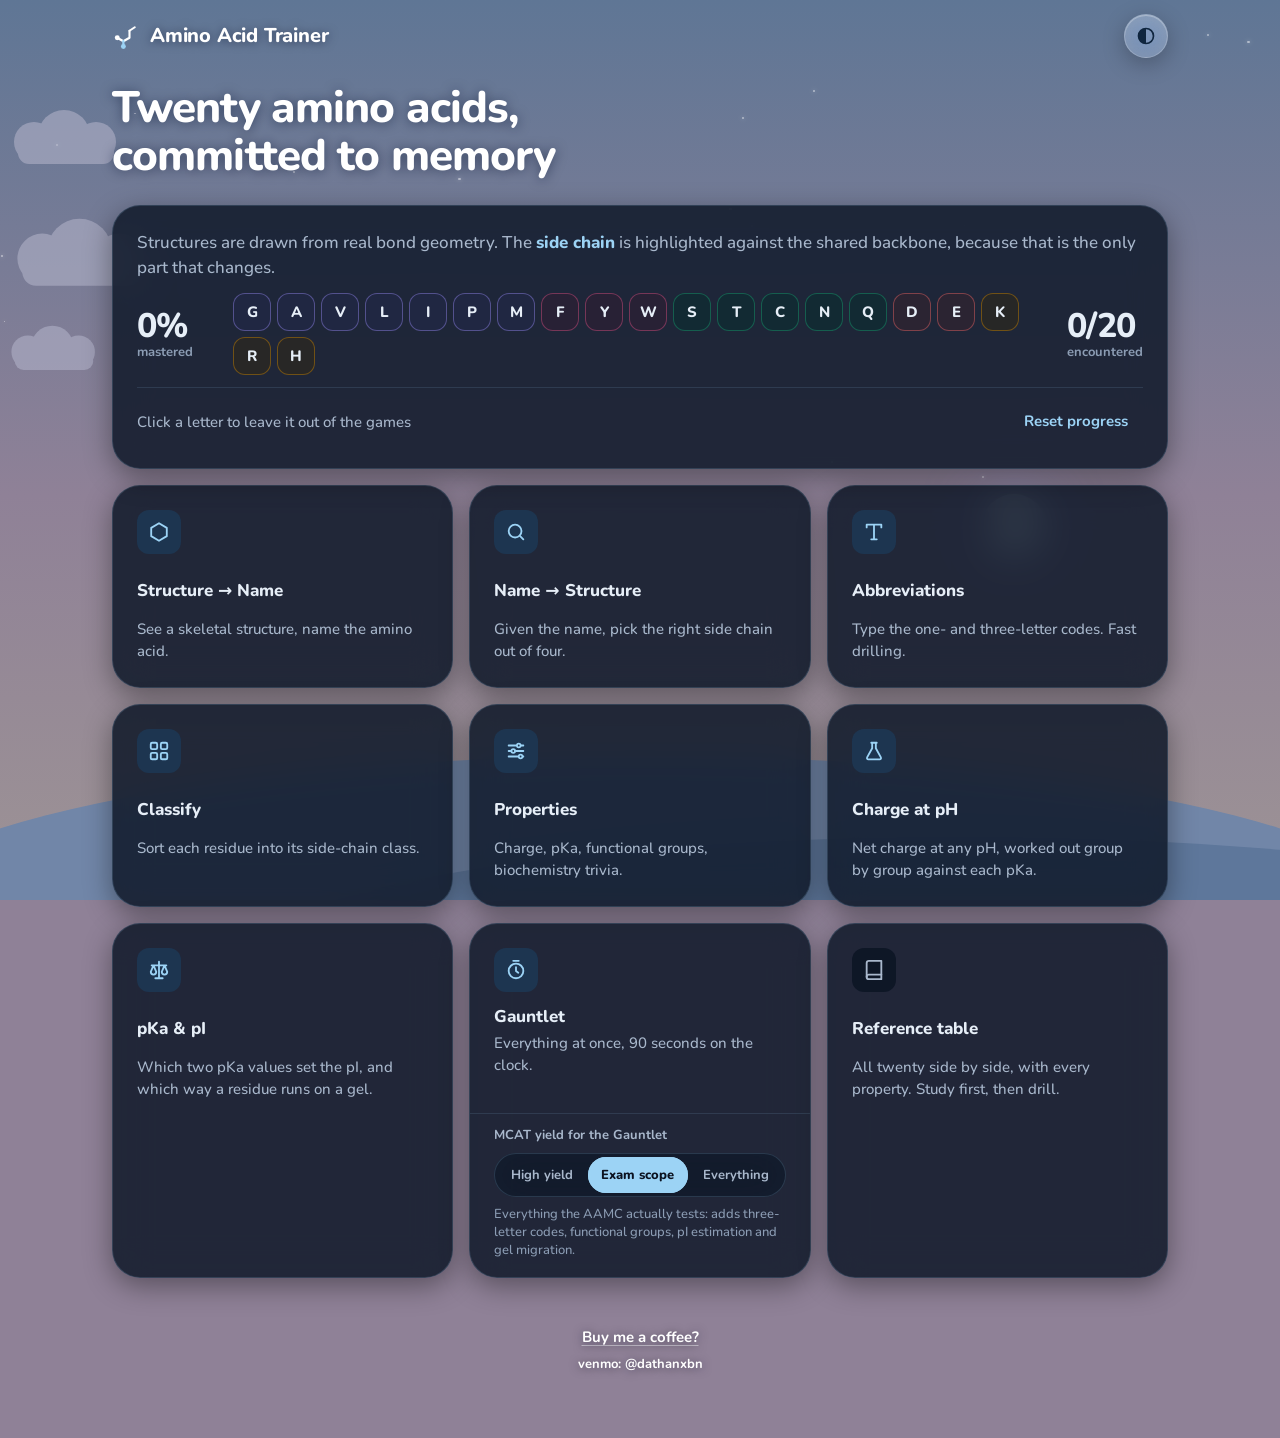
==== commit b3969556: "Home-screen fixes: popover stacking, clipped marks, quieter footer - The letter card hangs below the" ====
--- a/index.html
+++ b/index.html
@@ -45,9 +45,9 @@
   <div class="scene__stars" id="stars"></div>
   <div class="scene__sun"></div>
   <div class="scene__moon"></div>
-  <svg class="scene__cloud scene__cloud--1" viewBox="0 0 132 52"><circle cx="34" cy="30" r="20"/><circle cx="64" cy="24" r="26"/><circle cx="96" cy="30" r="20"/><rect x="18" y="30" width="96" height="22" rx="11"/></svg>
-  <svg class="scene__cloud scene__cloud--2" viewBox="0 0 132 52"><circle cx="34" cy="30" r="20"/><circle cx="64" cy="24" r="26"/><circle cx="96" cy="30" r="20"/><rect x="18" y="30" width="96" height="22" rx="11"/></svg>
-  <svg class="scene__cloud scene__cloud--3" viewBox="0 0 132 52"><circle cx="34" cy="30" r="20"/><circle cx="64" cy="24" r="26"/><circle cx="96" cy="30" r="20"/><rect x="18" y="30" width="96" height="22" rx="11"/></svg>
+  <svg class="scene__cloud scene__cloud--1" viewBox="0 0 132 56"><circle cx="34" cy="34" r="20"/><circle cx="64" cy="28" r="26"/><circle cx="96" cy="34" r="20"/><rect x="18" y="34" width="96" height="22" rx="11"/></svg>
+  <svg class="scene__cloud scene__cloud--2" viewBox="0 0 132 56"><circle cx="34" cy="34" r="20"/><circle cx="64" cy="28" r="26"/><circle cx="96" cy="34" r="20"/><rect x="18" y="34" width="96" height="22" rx="11"/></svg>
+  <svg class="scene__cloud scene__cloud--3" viewBox="0 0 132 56"><circle cx="34" cy="34" r="20"/><circle cx="64" cy="28" r="26"/><circle cx="96" cy="34" r="20"/><rect x="18" y="34" width="96" height="22" rx="11"/></svg>
   <div class="scene__hill scene__hill--back"></div>
   <div class="scene__hill scene__hill--front"></div>
 </div>
@@ -57,11 +57,11 @@
   <header class="topbar">
     <span class="brand">
       <svg viewBox="0 0 32 32" fill="none" aria-hidden="true">
-        <path d="M6 20 L13 24 L20 20 L20 12" stroke="currentColor" stroke-width="2.4" stroke-linecap="round" stroke-linejoin="round"/>
-        <path d="M13 24 L13 31" stroke="var(--sd-accent)" stroke-width="2.6" stroke-linecap="round"/>
-        <path d="M20 12 L26 8" stroke="currentColor" stroke-width="2.4" stroke-linecap="round"/>
-        <circle cx="6" cy="20" r="2.8" fill="currentColor"/>
-        <circle cx="13" cy="31" r="2.8" fill="var(--sd-accent)"/>
+        <path d="M6 18 L13 22 L20 18 L20 10" stroke="currentColor" stroke-width="2.4" stroke-linecap="round" stroke-linejoin="round"/>
+        <path d="M13 22 L13 28" stroke="var(--sd-accent)" stroke-width="2.6" stroke-linecap="round"/>
+        <path d="M20 10 L26 6" stroke="currentColor" stroke-width="2.4" stroke-linecap="round"/>
+        <circle cx="6" cy="18" r="2.8" fill="currentColor"/>
+        <circle cx="13" cy="28" r="2.8" fill="var(--sd-accent)"/>
       </svg>
       Amino Acid Trainer
     </span>
@@ -78,7 +78,7 @@
   <main id="app"></main>
 
   <footer class="sitefoot">
-    <a class="btn btn--secondary" href="https://buymeacoffee.com/dathan"
+    <a class="sitefoot__coffee" href="https://buymeacoffee.com/dathan"
        target="_blank" rel="noopener noreferrer">Buy me a coffee?</a>
     <span class="sitefoot__venmo">venmo: <b>@dathanxbn</b></span>
   </footer>
--- a/css/styles.css
+++ b/css/styles.css
@@ -435,15 +435,15 @@
 
 .scene__cloud {
   position: absolute;
-  width: 132px; height: 52px;
+  width: 132px; height: 56px;
   fill: var(--sky-cloud-fill);
   opacity: var(--sky-cloud-opacity);
   transition: opacity var(--sd-dur-flip) ease;
   animation: drift linear infinite;
 }
 .scene__cloud--1 { top: 12%; animation-duration: 210s; }
-.scene__cloud--2 { top: 24%; width: 164px; height: 64px; animation-duration: 250s; animation-delay: -90s; }
-.scene__cloud--3 { top: 36%; width: 108px; height: 42px; animation-duration: 160s; animation-delay: -40s; }
+.scene__cloud--2 { top: 24%; width: 164px; height: 70px; animation-duration: 250s; animation-delay: -90s; }
+.scene__cloud--3 { top: 36%; width: 108px; height: 46px; animation-duration: 160s; animation-delay: -40s; }
 @keyframes drift {
   from { transform: translateX(-20vw); }
   to { transform: translateX(120vw); }
@@ -779,6 +779,9 @@
 
 /* ---- the stack of home-screen cards ---- */
 .home { display: grid; gap: var(--sd-space-4); }
+/* The letter popover hangs below this card, over the mode tiles that
+   follow it, so the card must sit above its later siblings. */
+.progress { position: relative; z-index: 2; }
 
 .lede { color: var(--sd-ink-2); }
 .lede b { color: var(--mol-side); font-weight: var(--sd-fw-heavy); }
@@ -892,16 +895,13 @@
 }
 
 /* ---- modes ---- */
+/* Every tile is the same size, in source order. The 300px floor is what the
+   Gauntlet's three-way control needs at the narrowest three-column tile. */
 .modes {
   display: grid;
   gap: var(--sd-space-4);
-  grid-template-columns: repeat(auto-fill, minmax(260px, 1fr));
-  grid-auto-flow: dense;
-}
-/* The Gauntlet is the capstone mode and carries a setting, so it gets a
-   double-width tile wherever there are two or more columns; that is also
-   what keeps its three-way control from overflowing. */
-@media (min-width: 560px) { .mode--gauntlet { grid-column: span 2; } }
+  grid-template-columns: repeat(auto-fill, minmax(300px, 1fr));
+}
 .mode {
   text-align: left;
   display: flex;
@@ -961,8 +961,9 @@
   font-weight: var(--sd-fw-semibold);
   color: var(--sd-ink-2);
 }
-/* on a phone the tile is single-column; tighten the pills so all three fit */
-@media (max-width: 559px) { .mode__yield .seg__opt { padding: 0 8px; font-size: var(--sd-fs-xs); } }
+/* three pills in a single-width tile: small type, tight padding */
+.mode__yield .seg { padding: 3px; }
+.mode__yield .seg__opt { min-width: 0; min-height: 36px; padding: 0 6px; font-size: var(--sd-fs-xs); }
 @media (min-width: 900px) {
   .mode__go { padding: 24px; }
   .mode__yield { padding: 12px 24px 18px; }
@@ -1282,8 +1283,20 @@
   font-weight: var(--sd-fw-semibold);
 }
 .sitefoot[hidden] { display: none; }
-.sitefoot .btn { text-shadow: none; }
-.sitefoot__venmo { font-size: var(--sd-fs-sm); }
+/* a quiet text link, not a button: underline at half strength until hovered */
+.sitefoot__coffee {
+  color: inherit;
+  font-size: var(--sd-fs-sm);
+  font-weight: var(--sd-fw-semibold);
+  text-decoration: underline;
+  text-decoration-thickness: 1px;
+  text-underline-offset: 3px;
+  text-decoration-color: color-mix(in srgb, currentColor 45%, transparent);
+  border-radius: 3px;
+  transition: text-decoration-color var(--sd-dur-fast) var(--sd-ease-standard);
+}
+.sitefoot__coffee:hover { text-decoration-color: currentColor; }
+.sitefoot__venmo { font-size: var(--sd-fs-xs); }
 
 /* ---- phones ---- */
 @media (max-width: 560px) {
